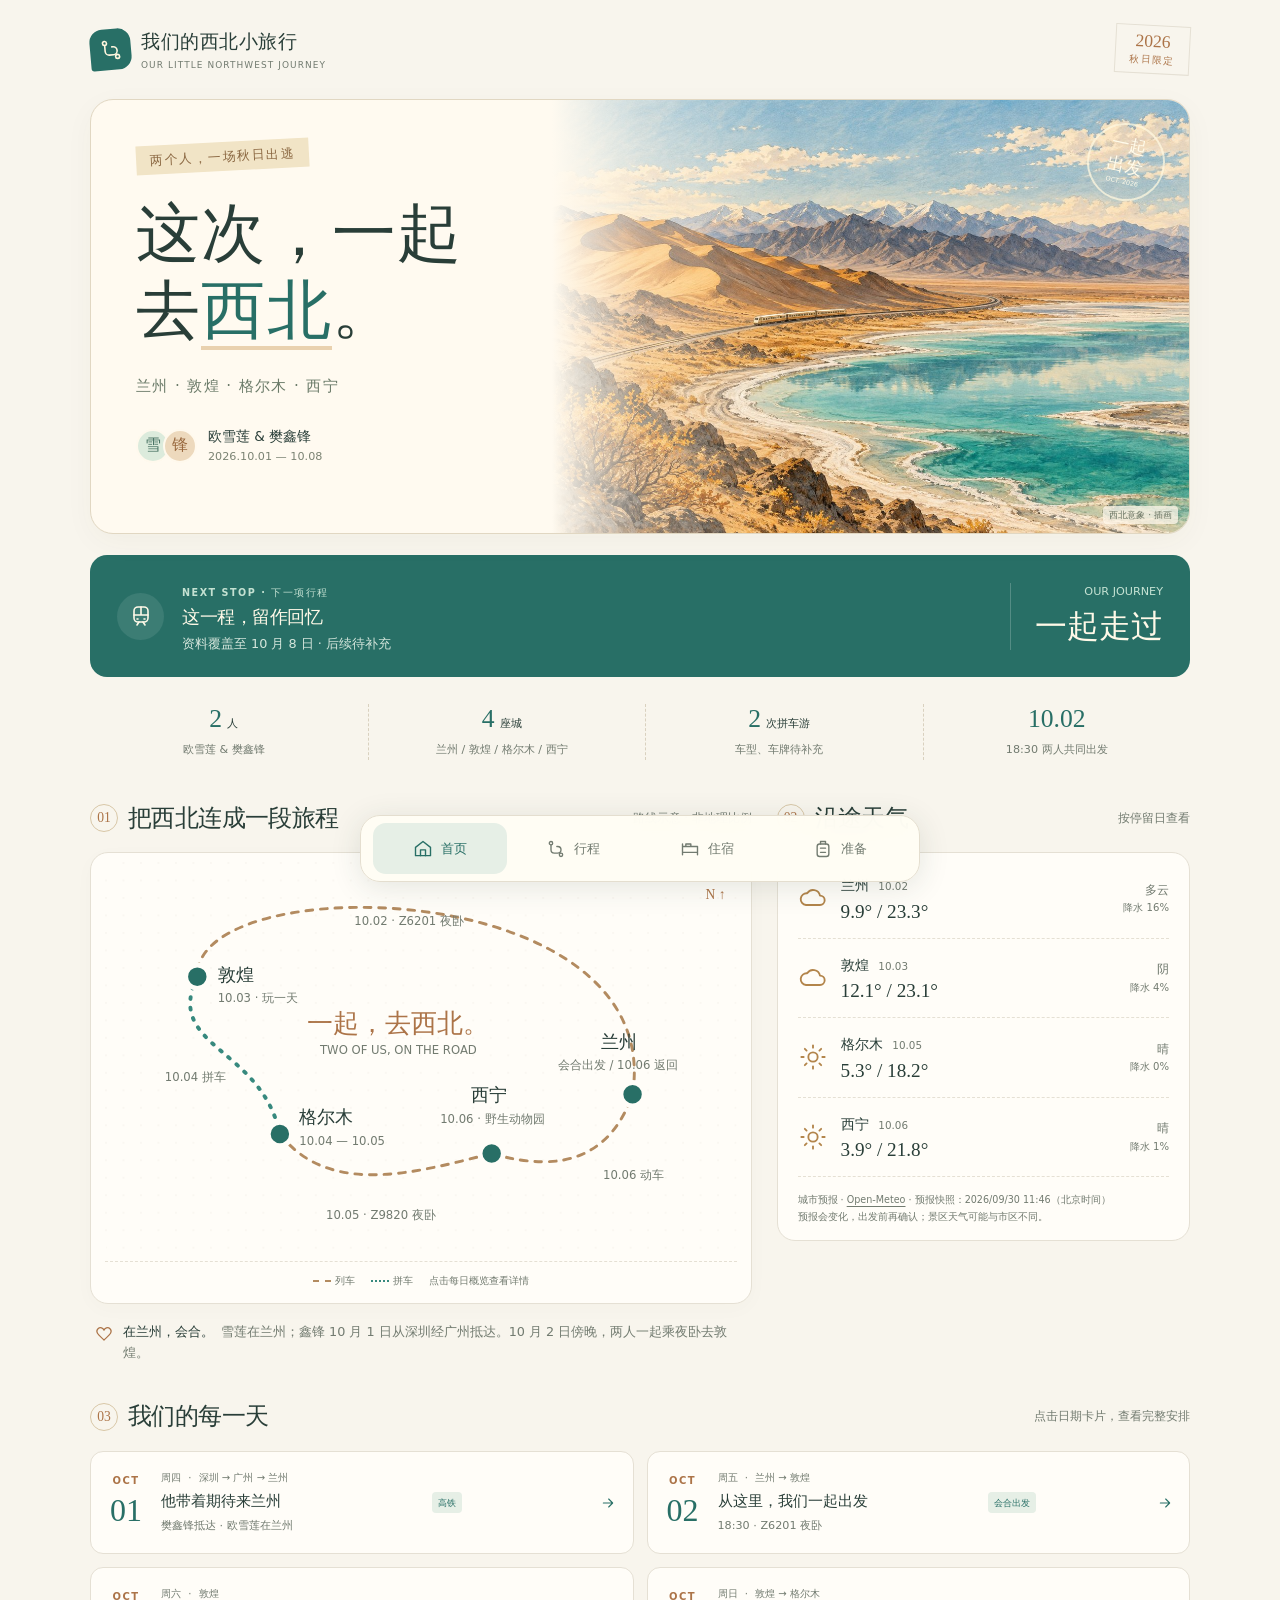
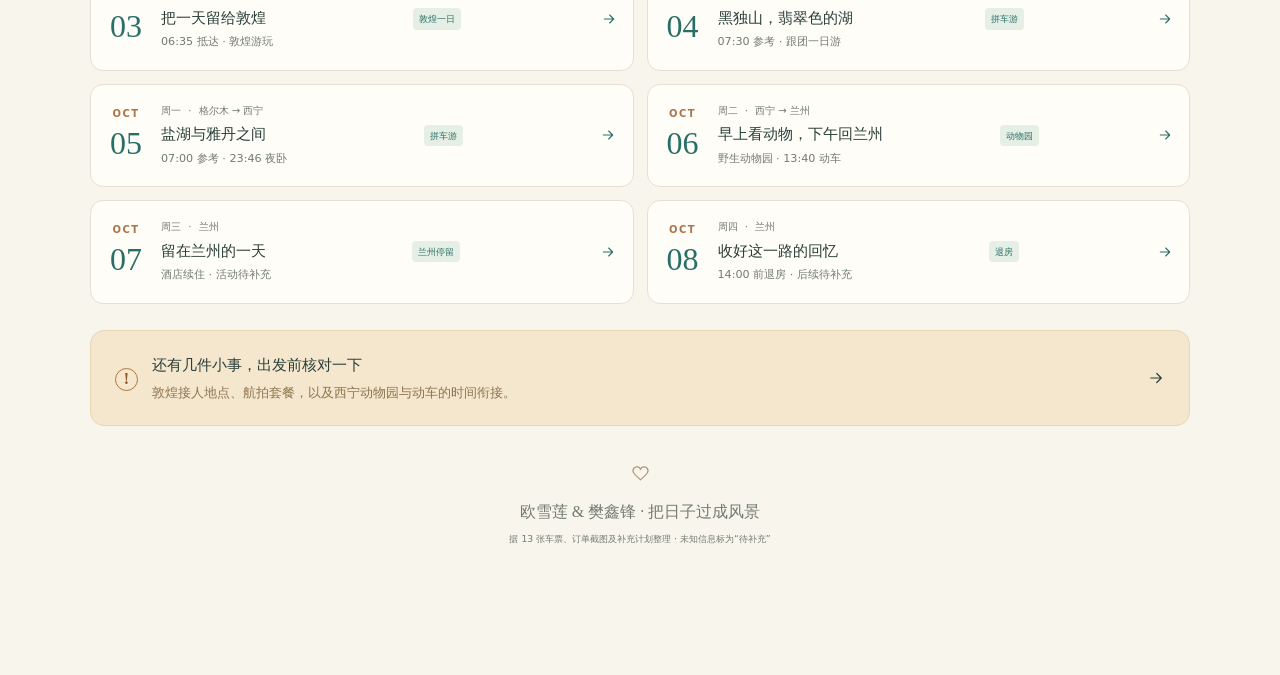
==== index.html @ c336c4b1 "Publish redesigned travel handbook with confirmed itinerary and weather" ====
<!doctype html><html lang="zh-CN"><head><meta charset="utf-8"><meta name="viewport" content="width=device-width,initial-scale=1,viewport-fit=cover"><meta name="theme-color" content="#fcf8f0"><meta name="description" content="欧雪莲与樊鑫锋的2026国庆西北旅行手册：兰州会合，敦煌、格尔木、西宁，列车、酒店、天气与每日安排。"><meta name="robots" content="noindex,nofollow"><title>首页 · 我们的西北小旅行</title><link rel="icon" href="./favicon.svg" type="image/svg+xml"><link rel="stylesheet" href="./styles.css"><link rel="stylesheet" href="./redesign.css"><script defer src="./weather-data.js"></script><script defer src="./journal.js"></script></head><body><a class="skip" href="#main">跳至正文</a><header class="site-header"><a class="brand" href="./index.html"><span class="brand-mark"><svg class="icon" viewBox="0 0 24 24" aria-hidden="true"><circle cx="6" cy="5" r="2"/><circle cx="18" cy="19" r="2"/><path d="M6 7v6a4 4 0 0 0 4 4h4a4 4 0 0 0 0-8h-1"/></svg></span><span>我们的西北小旅行<small>OUR LITTLE NORTHWEST JOURNEY</small></span></a><span class="edition">2026<span>秋日限定</span></span></header><main id="main"><section class="hero"><div class="hero-copy"><span class="hero-kicker">两个人，一场秋日出逃</span><h1>这次，一起<br>去<span>西北</span>。</h1><p class="hero-route">兰州 · 敦煌 · 格尔木 · 西宁</p><div class="travelers"><span>雪</span><span>锋</span><p>欧雪莲 & 樊鑫锋<small>2026.10.01 — 10.08</small></p></div></div><figure class="hero-art"><img src="./northwest-illustration.jpg" alt="沙丘、湖泊与列车的西北意象插画" width="1536" height="1024"><figcaption>西北意象 · 插画</figcaption></figure><span class="hero-stamp">一起<br>出发<small>OCT. 2026</small></span></section>
<section class="next-card" aria-label="下一项行程"><span class="next-icon"><svg class="icon" viewBox="0 0 24 24" aria-hidden="true"><rect x="5" y="3" width="14" height="15" rx="4"/><path d="M5 11h14M12 3v8M8 21l2-3m6 3-2-3M8 15h1m6 0h1"/></svg></span><div><span class="eyebrow" id="next-label">NEXT STOP · 下一项行程</span><h2 id="next-title">樊鑫锋从深圳北出发</h2><p id="next-detail">10.01 07:16 · G6256 · 深圳北至广州南</p></div><div class="countdown" id="countdown"><small>距离出发</small><strong>计算中</strong></div></section>
<div class="facts"><div><strong>2<small>人</small></strong><span>欧雪莲 & 樊鑫锋</span></div><div><strong>4<small>座城</small></strong><span>兰州 / 敦煌 / 格尔木 / 西宁</span></div><div><strong>2<small>次拼车游</small></strong><span>车型、车牌待补充</span></div><div><strong>10.02</strong><span>18:30 两人共同出发</span></div></div>
<div class="home-grid"><section class="section map-section"><div class="section-title"><div><span class="section-number">01</span><h2>把西北连成一段旅程</h2></div><span class="muted">路线示意 · 非地理比例</span></div><div class="map-paper"><svg class="journey-map" viewBox="0 0 650 410" role="img" aria-labelledby="map-title map-description"><title id="map-title">兰州、敦煌、格尔木、西宁旅行路线</title><desc id="map-description">10月2日从兰州坐夜卧到敦煌，4日拼车到格尔木，5日夜卧到西宁，6日返回兰州。路线为示意，不按地理比例。</desc><defs><pattern id="dots" width="18" height="18" patternUnits="userSpaceOnUse"><circle cx="1" cy="1" r=".65" fill="currentColor" opacity=".14"/></pattern></defs><rect width="650" height="410" rx="20" fill="url(#dots)"/><g fill="none" stroke-linecap="round"><path d="M543 239C578 13 92 5 95 118" stroke="#b38b60" stroke-width="3" stroke-dasharray="7 8"/><path d="M95 118C60 191 161 190 180 280" stroke="#37897e" stroke-width="4" stroke-dasharray="2 9"/><path d="M180 280C231 345 319 320 398 300" stroke="#b38b60" stroke-width="3" stroke-dasharray="7 8"/><path d="M398 300Q510 333 543 239" stroke="#b38b60" stroke-width="3" stroke-dasharray="7 8"/></g><g class="map-label" text-anchor="middle"><text x="313" y="65" class="map-caption">10.02 · Z6201 夜卧</text><text x="93" y="225" class="map-caption">10.04 拼车</text><text x="284" y="367" class="map-caption">10.05 · Z9820 夜卧</text><text x="544" y="326" class="map-caption">10.06 动车</text></g><g class="map-city"><circle cx="95" cy="118" r="12"/><circle cx="180" cy="280" r="12"/><circle cx="398" cy="300" r="12"/><circle cx="543" cy="239" r="12"/></g><g class="map-label"><text x="116" y="122">敦煌</text><text x="116" y="144" class="map-caption">10.03 · 玩一天</text><text x="200" y="269">格尔木</text><text x="200" y="291" class="map-caption">10.04 — 10.05</text><text x="377" y="246">西宁</text><text x="345" y="269" class="map-caption">10.06 · 野生动物园</text><text x="510" y="191">兰州</text><text x="466" y="213" class="map-caption">会合出发 / 10.06 返回</text></g><g class="map-label" text-anchor="middle"><text x="302" y="175" class="map-center">一起，去西北。</text><text x="302" y="198" class="map-caption">TWO OF US, ON THE ROAD</text></g><text x="618" y="38" class="map-north">N ↑</text></svg><div class="map-legend"><span><i></i>列车</span><span><i></i>拼车</span><span>点击每日概览查看详情</span></div></div><div class="meet-note"><svg class="icon" viewBox="0 0 24 24" aria-hidden="true"><path d="M20 5c-3-3-7-1-8 2-1-3-5-5-8-2-5 5 3 10 8 15 5-5 13-10 8-15Z"/></svg><p><strong>在兰州，会合。</strong>雪莲在兰州；鑫锋 10 月 1 日从深圳经广州抵达。10 月 2 日傍晚，两人一起乘夜卧去敦煌。</p></div></section><aside class="section weather-section"><div class="section-title"><div><span class="section-number">02</span><h2>沿途天气</h2></div><span class="muted">按停留日查看</span></div><div class="weather-panel"><div class="weather-item " data-weather-city="0" data-weather-date="2026-10-02"><span class="weather-symbol"><svg class="icon" viewBox="0 0 24 24" aria-hidden="true"><path d="M6 18a5 5 0 1 1 1-10 6 6 0 0 1 11 2 4 4 0 0 1 0 8Z"/></svg></span><div><span class="weather-place">兰州 <small>10.02</small></span><strong class="weather-temp">9.9° / 23.3°</strong></div><div class="weather-condition"><span>多云</span><small>降水 16%</small></div></div><div class="weather-item " data-weather-city="1" data-weather-date="2026-10-03"><span class="weather-symbol"><svg class="icon" viewBox="0 0 24 24" aria-hidden="true"><path d="M6 18a5 5 0 1 1 1-10 6 6 0 0 1 11 2 4 4 0 0 1 0 8Z"/></svg></span><div><span class="weather-place">敦煌 <small>10.03</small></span><strong class="weather-temp">12.1° / 23.1°</strong></div><div class="weather-condition"><span>阴</span><small>降水 4%</small></div></div><div class="weather-item " data-weather-city="2" data-weather-date="2026-10-05"><span class="weather-symbol"><svg class="icon" viewBox="0 0 24 24" aria-hidden="true"><circle cx="12" cy="12" r="4"/><path d="M12 2v2m0 16v2M2 12h2m16 0h2M5 5l1.5 1.5m11 11L19 19M5 19l1.5-1.5m11-11L19 5"/></svg></span><div><span class="weather-place">格尔木 <small>10.05</small></span><strong class="weather-temp">5.3° / 18.2°</strong></div><div class="weather-condition"><span>晴</span><small>降水 0%</small></div></div><div class="weather-item " data-weather-city="3" data-weather-date="2026-10-06"><span class="weather-symbol"><svg class="icon" viewBox="0 0 24 24" aria-hidden="true"><circle cx="12" cy="12" r="4"/><path d="M12 2v2m0 16v2M2 12h2m16 0h2M5 5l1.5 1.5m11 11L19 19M5 19l1.5-1.5m11-11L19 5"/></svg></span><div><span class="weather-place">西宁 <small>10.06</small></span><strong class="weather-temp">3.9° / 21.8°</strong></div><div class="weather-condition"><span>晴</span><small>降水 1%</small></div></div><p class="weather-source">城市预报 · <a href="https://open-meteo.com/" target="_blank" rel="noopener noreferrer">Open-Meteo</a> · <span data-weather-status>获取于 2026-09-30 11:46（北京时间）</span><br>预报会变化，出发前再确认；景区天气可能与市区不同。</p></div></aside></div>
<section class="section"><div class="section-title"><div><span class="section-number">03</span><h2>我们的每一天</h2></div><span class="muted">点击日期卡片，查看完整安排</span></div><div class="overview-grid"><a class="day-summary" href="./itinerary.html#day-01"><div class="day-num"><small>OCT</small><strong>01</strong></div><div class="day-copy"><span>周四 <i>·</i> 深圳 → 广州 → 兰州</span><h3>他带着期待来兰州</h3><p>樊鑫锋抵达 · 欧雪莲在兰州</p></div><span class="day-tag">高铁</span><svg class="icon" viewBox="0 0 24 24" aria-hidden="true"><path d="M5 12h14m-6-6 6 6-6 6"/></svg></a><a class="day-summary" href="./itinerary.html#day-02"><div class="day-num"><small>OCT</small><strong>02</strong></div><div class="day-copy"><span>周五 <i>·</i> 兰州 → 敦煌</span><h3>从这里，我们一起出发</h3><p>18:30 · Z6201 夜卧</p></div><span class="day-tag">会合出发</span><svg class="icon" viewBox="0 0 24 24" aria-hidden="true"><path d="M5 12h14m-6-6 6 6-6 6"/></svg></a><a class="day-summary" href="./itinerary.html#day-03"><div class="day-num"><small>OCT</small><strong>03</strong></div><div class="day-copy"><span>周六 <i>·</i> 敦煌</span><h3>把一天留给敦煌</h3><p>06:35 抵达 · 敦煌游玩</p></div><span class="day-tag">敦煌一日</span><svg class="icon" viewBox="0 0 24 24" aria-hidden="true"><path d="M5 12h14m-6-6 6 6-6 6"/></svg></a><a class="day-summary" href="./itinerary.html#day-04"><div class="day-num"><small>OCT</small><strong>04</strong></div><div class="day-copy"><span>周日 <i>·</i> 敦煌 → 格尔木</span><h3>黑独山，翡翠色的湖</h3><p>07:30 参考 · 跟团一日游</p></div><span class="day-tag">拼车游</span><svg class="icon" viewBox="0 0 24 24" aria-hidden="true"><path d="M5 12h14m-6-6 6 6-6 6"/></svg></a><a class="day-summary" href="./itinerary.html#day-05"><div class="day-num"><small>OCT</small><strong>05</strong></div><div class="day-copy"><span>周一 <i>·</i> 格尔木 → 西宁</span><h3>盐湖与雅丹之间</h3><p>07:00 参考 · 23:46 夜卧</p></div><span class="day-tag">拼车游</span><svg class="icon" viewBox="0 0 24 24" aria-hidden="true"><path d="M5 12h14m-6-6 6 6-6 6"/></svg></a><a class="day-summary" href="./itinerary.html#day-06"><div class="day-num"><small>OCT</small><strong>06</strong></div><div class="day-copy"><span>周二 <i>·</i> 西宁 → 兰州</span><h3>早上看动物，下午回兰州</h3><p>野生动物园 · 13:40 动车</p></div><span class="day-tag">动物园</span><svg class="icon" viewBox="0 0 24 24" aria-hidden="true"><path d="M5 12h14m-6-6 6 6-6 6"/></svg></a><a class="day-summary" href="./itinerary.html#day-07"><div class="day-num"><small>OCT</small><strong>07</strong></div><div class="day-copy"><span>周三 <i>·</i> 兰州</span><h3>留在兰州的一天</h3><p>酒店续住 · 活动待补充</p></div><span class="day-tag">兰州停留</span><svg class="icon" viewBox="0 0 24 24" aria-hidden="true"><path d="M5 12h14m-6-6 6 6-6 6"/></svg></a><a class="day-summary" href="./itinerary.html#day-08"><div class="day-num"><small>OCT</small><strong>08</strong></div><div class="day-copy"><span>周四 <i>·</i> 兰州</span><h3>收好这一路的回忆</h3><p>14:00 前退房 · 后续待补充</p></div><span class="day-tag">退房</span><svg class="icon" viewBox="0 0 24 24" aria-hidden="true"><path d="M5 12h14m-6-6 6 6-6 6"/></svg></a></div></section><a class="reminder-banner" href="./prepare.html#confirm"><span class="notice-icon">!</span><div><strong>还有几件小事，出发前核对一下</strong><p>敦煌接人地点、航拍套餐，以及西宁动物园与动车的时间衔接。</p></div><svg class="icon" viewBox="0 0 24 24" aria-hidden="true"><path d="M5 12h14m-6-6 6 6-6 6"/></svg></a></main><footer class="footer"><span class="footer-heart"><svg class="icon" viewBox="0 0 24 24" aria-hidden="true"><path d="M20 5c-3-3-7-1-8 2-1-3-5-5-8-2-5 5 3 10 8 15 5-5 13-10 8-15Z"/></svg></span><p>欧雪莲 & 樊鑫锋 · 把日子过成风景</p><small>据 13 张车票、订单截图及补充计划整理 · 未知信息标为“待补充”</small></footer><nav class="bottom-nav" aria-label="主导航"><a href="./index.html" aria-current="page"><svg class="icon" viewBox="0 0 24 24" aria-hidden="true"><path d="m3 10 9-7 9 7v10H3Z"/><path d="M9 20v-7h6v7"/></svg><span>首页</span></a><a href="./itinerary.html" ><svg class="icon" viewBox="0 0 24 24" aria-hidden="true"><circle cx="6" cy="5" r="2"/><circle cx="18" cy="19" r="2"/><path d="M6 7v6a4 4 0 0 0 4 4h4a4 4 0 0 0 0-8h-1"/></svg><span>行程</span></a><a href="./stays.html" ><svg class="icon" viewBox="0 0 24 24" aria-hidden="true"><path d="M3 19V6m18 13V9H3m0 7h18M7 9V6h6v3"/></svg><span>住宿</span></a><a href="./prepare.html" ><svg class="icon" viewBox="0 0 24 24" aria-hidden="true"><rect x="5" y="6" width="14" height="15" rx="3"/><path d="M9 6V3h6v3M9 11h6M9 16h6"/></svg><span>准备</span></a></nav></body></html>
---- styles.css ----
:root{--ink:#18353f;--muted:#63757b;--paper:#f4f7f7;--line:#dbe4e5;--green:#176c65;--mint:#c4e9dc;--amber:#a55d20;--white:#fff;font-family:Inter,"PingFang SC","Microsoft YaHei",system-ui,sans-serif;color:var(--ink);background:var(--paper);font-synthesis:none}*{box-sizing:border-box}html{scroll-behavior:smooth;scroll-padding-top:24px}body{margin:0;min-width:0;line-height:1.65;font-size:16px;overflow-x:clip}a{color:inherit;text-decoration:none}button,a{-webkit-tap-highlight-color:transparent}a:focus-visible,summary:focus-visible{outline:3px solid #cf813e;outline-offset:5px}p,h1,h2,h3,figure{margin:0}h1,h2,h3{line-height:1.35}h1{letter-spacing:-.035em;font-size:clamp(2rem,4.4vw,3.5rem)}h2{font-size:1.6rem;letter-spacing:-.025em}h3{font-size:1.1rem}small{font-size:.875rem}img,svg{max-width:100%}p,dd,h2,h3,a{overflow-wrap:anywhere}.site-header,main,.footer{width:min(1160px,calc(100% - 64px));margin-inline:auto}.site-header{padding:25px 0;display:flex;align-items:center;justify-content:space-between;gap:20px}.brand{display:flex;align-items:center;gap:12px;font-size:1.2rem;font-weight:700;letter-spacing:.08em}.brand small{display:block;font-size:.65rem;letter-spacing:.13em;font-weight:500;color:var(--muted)}.brand-mark{background:var(--ink);color:white;display:flex;align-items:center;justify-content:center;width:42px;height:46px;border-radius:3px;font-size:1.6rem;font-family:Georgia,serif}.brand-mark>span{font-size:.85rem;align-self:flex-start;margin-top:4px}.header-meta{font-size:.875rem;letter-spacing:.07em;color:var(--muted)}.header-meta>span{margin-left:24px;letter-spacing:0}.hero{display:grid;grid-template-columns:minmax(0,1.7fr) minmax(0,1fr);border-radius:8px;overflow:hidden;min-height:360px}.hero-copy{background:var(--ink);color:white;padding:38px 42px;display:flex;flex-direction:column}.eyebrow{font-size:.75rem;font-weight:600;letter-spacing:.16em;color:var(--green);margin-bottom:12px}.hero .eyebrow{color:var(--mint)}.hero h1{font-family:"Songti SC","Noto Serif CJK SC","SimSun",serif;font-weight:600;letter-spacing:.02em}.hero-route{margin-top:17px;color:#d5e5e7}.hero-bottom{margin-top:32px;padding-top:22px;border-top:1px solid #ffffff2b;display:flex;justify-content:space-between;gap:20px;align-items:flex-end}.hero-bottom small{display:block;font-size:.75rem;color:#c1d5d8}.hero-bottom>span{font-size:1rem;letter-spacing:.04em}.countdown{text-align:right}.countdown strong{display:block;font-size:1.8rem;font-weight:500;line-height:1.25;white-space:normal}.countdown em{font-style:normal;font-size:.875rem;margin-left:5px}.travel-note{background:var(--mint);padding:32px 36px;position:relative;display:flex;flex-direction:column;align-items:flex-start}.note-number{font-size:6rem;line-height:1;font-family:Georgia,serif;color:#257568;letter-spacing:-.08em}.travel-note .eyebrow{color:var(--green);font-size:.65rem;margin:6px 0 20px}.travel-note h2{font-size:1.4rem}.travel-note p{font-size:.95rem;margin:12px 0 24px;max-width:24em}.button{border:1px solid var(--ink);border-radius:3px;padding:10px 18px;font-size:.875rem;font-weight:600;margin-top:auto;transition:background .15s}.button:hover{background:#ffffff70}.facts{display:grid;grid-template-columns:repeat(4,minmax(0,1fr));margin:28px 0 0;padding:4px 0 24px;border-bottom:1px solid var(--line)}.facts>div{padding:4px 22px;border-left:1px solid var(--line)}.facts>div:first-child{border-left:0;padding-left:0}.facts span,.facts strong,.facts small{display:block}.facts span{font-size:.875rem;color:var(--muted);margin-bottom:8px}.facts strong{font-size:1.02rem;font-weight:650}.facts small{font-size:.75rem;color:var(--muted);margin-top:5px}.section{margin-top:46px}.section-title{display:flex;justify-content:space-between;align-items:flex-end;gap:16px;margin-bottom:23px}.section-title .eyebrow{margin-bottom:6px}.muted{color:var(--muted);font-size:.875rem}.route-overview{display:grid;grid-template-columns:repeat(7,minmax(0,1fr));background:white;border:1px solid var(--line);padding:25px 15px;border-radius:5px}.route-node{position:relative;display:flex;flex-direction:column;align-items:center;text-align:center;gap:5px}.route-node:before{position:absolute;content:"";top:16px;height:1px;background:#b7ceca;left:0;right:0}.route-node:first-child:before{left:50%}.route-node:last-child:before{right:50%}.route-node>span{position:relative;z-index:1;width:33px;height:33px;background:var(--ink);color:#fff;font-size:.75rem;border:5px solid #fff;border-radius:50%;display:flex;align-items:center;justify-content:center;margin-bottom:5px}.route-node strong{font-size:1rem}.route-node small{font-size:.75rem;color:var(--muted)}.route-caption{display:flex;flex-wrap:wrap;gap:8px 28px;color:var(--muted);font-size:.875rem;margin-top:12px}.notice{display:flex;gap:16px;background:#f5eadc;border-left:3px solid #b98245;padding:20px 24px;margin-top:30px;border-radius:3px}.notice p{font-size:.9rem;color:#735432;margin-top:5px}.notice a{display:inline-block;font-size:.875rem;text-decoration:underline;text-underline-offset:4px;margin-top:7px;color:#734515}.notice-icon{display:flex;flex:0 0 23px;width:23px;height:23px;align-items:center;justify-content:center;border:1px solid #ac7740;border-radius:50%;color:#94551f;font-family:Georgia,serif;font-weight:bold;margin-top:3px}.overview-grid{display:grid;grid-template-columns:1fr 1fr;gap:0 32px}.day-summary{display:flex;gap:20px;align-items:center;padding:22px 0;border-top:1px solid var(--line);transition:background .15s}.day-summary:hover{background:#eaf1f0}.day-num{font-size:2rem;font-family:Georgia,serif;line-height:1.1;min-width:45px}.day-num small{display:block;font:600 .625rem/1.5 system-ui;letter-spacing:.14em;color:var(--muted)}.day-copy{display:flex;flex-direction:column;gap:3px;min-width:0}.day-copy>small{font-size:.75rem;color:var(--muted)}.day-copy strong{font-size:1.1rem;font-weight:600}.day-copy>span{font-size:.875rem;color:var(--muted)}.open-label{margin-left:auto;font-size:.75rem;color:var(--green);flex-shrink:0}.footer{padding:40px 0 120px;color:var(--muted);font-size:.875rem;text-align:center}.footer span{font-size:.75rem}.bottom-nav{position:fixed;z-index:20;bottom:0;left:0;right:0;display:grid;grid-template-columns:repeat(4,minmax(0,1fr));padding:9px max(24px,calc((100vw - 740px)/2)) calc(9px + env(safe-area-inset-bottom));border-top:1px solid var(--line);background:#fffef9f5;backdrop-filter:blur(16px)}.bottom-nav a{display:flex;align-items:center;justify-content:center;gap:8px;font-size:.875rem;color:var(--muted);min-height:44px;border-radius:5px}.bottom-nav a[aria-current]{color:var(--green);font-weight:700;background:#eaf3ee}.bottom-nav svg{width:21px;height:21px;fill:none;stroke:currentColor;stroke-width:1.65;stroke-linecap:round;stroke-linejoin:round}.page-heading{padding:25px 0 30px;border-bottom:1px solid var(--line)}.page-heading h1{font-size:clamp(2rem,4vw,3rem);font-family:"Songti SC","SimSun",serif}.page-heading>p:last-child{color:var(--muted);margin-top:16px}.date-nav{display:grid;grid-template-columns:repeat(8,minmax(0,1fr));gap:10px;margin:25px 0 15px}.date-nav a{background:#fff;border:1px solid var(--line);text-align:center;padding:8px 2px;font-size:1.4rem;font-family:Georgia,serif;border-radius:4px}.date-nav a:hover{background:var(--mint)}.date-nav small{display:block;font-size:.7rem;font-family:system-ui;color:var(--muted)}.map-help{font-size:.875rem;color:var(--muted);margin-bottom:24px}.day-card{background:white;border:1px solid var(--line);margin-top:24px;border-radius:6px;padding:28px 32px;scroll-margin-top:24px}.day-heading{display:flex;gap:22px;align-items:center;border-bottom:1px solid var(--line);padding-bottom:22px;margin-bottom:24px}.date-tile{flex:0 0 68px;text-align:center;background:#edf4f1;border-radius:4px;padding:10px 4px}.date-tile strong{display:block;font-size:2rem;line-height:1.15;font-family:Georgia,serif}.date-tile small,.date-tile>span{display:block;font-size:.75rem;color:var(--green)}.day-heading h2{font-size:1.5rem}.day-heading p:last-child{color:var(--muted);margin-top:7px;font-size:.875rem}.day-heading .eyebrow{margin-bottom:8px}.event{display:grid;grid-template-columns:130px minmax(0,1fr);gap:23px;padding-bottom:25px}.event:last-child{padding-bottom:5px}.event-time{font-size:.875rem;font-weight:650;color:var(--green);padding-top:2px}.event-body{padding-left:24px;border-left:1px solid var(--line);position:relative}.event-body:before{content:"";position:absolute;left:-4px;top:9px;width:7px;height:7px;background:var(--green);border-radius:50%}.event-body p{color:var(--muted);margin-top:8px;font-size:.95rem;max-width:54em}.map-link{display:inline-flex;align-items:center;border:1px solid #ccdcd7;background:#f2f7f5;border-radius:4px;color:var(--green);font-size:.875rem;padding:7px 12px;margin-top:12px;min-height:40px}.map-link:hover{background:var(--mint)}.place-links{display:flex;flex-wrap:wrap;gap:10px;margin:-12px 0 26px 177px}.place-links a:before{content:attr(aria-label);font-size:0}.day-meta{display:grid;grid-template-columns:repeat(3,minmax(0,1fr));gap:14px;background:var(--paper);padding:16px 20px;margin:20px 0 0;border-radius:3px}dt{color:var(--muted);font-size:.875rem}dd{margin:4px 0 0}.pending{color:#856745;font-size:.95rem}.compact{margin:24px 0}.compact p{margin:0}.hotels-grid{display:grid;grid-template-columns:repeat(2,minmax(0,1fr));gap:24px}.hotel-card{padding:26px;background:white;border:1px solid var(--line);border-radius:6px;min-width:0}.hotel-top{display:flex;gap:20px;align-items:flex-start}.hotel-top figure{flex:0 0 112px;width:112px}.hotel-top img{width:112px;height:112px;object-fit:cover;border-radius:4px;background:var(--paper)}figcaption{font-size:.7rem;color:var(--muted);margin-top:5px}.hotel-name{min-width:0}.hotel-name .eyebrow{margin-bottom:7px}.hotel-name h2{font-size:1.15rem}.hotel-dates{display:block;font-family:Georgia,serif;font-size:1.25rem;margin-top:10px}.hotel-name .map-link{margin-top:8px}.stay-dates{display:grid;grid-template-columns:1fr 1fr;border-block:1px solid var(--line);padding:18px 0;margin:22px 0 18px;gap:16px}.stay-dates small{display:block;color:var(--muted);margin-bottom:5px}.stay-dates strong{font-size:.875rem;font-weight:600;display:block}.hotel-details{margin:0}.hotel-details>div{display:grid;grid-template-columns:58px minmax(0,1fr);gap:12px;margin-top:12px}.hotel-details dd{margin:0;font-size:.95rem}.hotel-note{color:var(--muted);font-size:.875rem;margin:20px 0}details{border-top:1px solid var(--line);padding-top:12px;font-size:.875rem}summary{cursor:pointer;color:var(--green);padding:6px 0}details p{margin-top:12px;color:var(--muted)}.confirm-grid{display:grid;grid-template-columns:repeat(2,minmax(0,1fr));gap:20px}.confirm-card{padding:24px;border:1px solid #ddcbb1;background:#faf4eb;border-radius:5px}.confirm-card>span{font-size:.75rem;color:#916130;letter-spacing:.1em}.confirm-card h3{margin:12px 0}.confirm-card p{color:#725c43;font-size:.95rem}.packing-grid{display:grid;grid-template-columns:1fr 1fr 1.5fr;gap:20px}.packing-card{border:1px solid var(--line);background:#fff;border-radius:5px;padding:25px}.list-number{color:#8aaaab;font-size:2rem;font-family:Georgia,serif}.packing-card h3{margin:6px 0 18px}.packing-card>p:last-child{color:var(--muted);font-size:.875rem;margin-top:12px}.readonly-list{list-style:none;padding:0;margin:0}.readonly-list li{border-top:1px solid var(--line);padding:12px 0}.readonly-list strong,.readonly-list span{display:block;font-size:.875rem}.readonly-list span{font-size:.8rem;color:var(--muted);margin-top:5px}.tips{display:grid;grid-template-columns:1fr 2fr;gap:40px;border-top:1px solid var(--line);padding-top:30px}.tips article{margin-bottom:24px}.tips p{color:var(--muted);margin-top:8px}.skip{position:absolute;top:-80px;background:white;padding:12px;z-index:30}.skip:focus{top:4px}
@media(min-width:1500px){.hero{min-height:400px}.hero-copy{padding:44px 48px}.hero h1{font-size:3.5rem}}
@media(max-width:900px){.site-header,main,.footer{width:calc(100% - 40px)}.hero{grid-template-columns:1.6fr 1fr}.hero-copy{padding:30px}.travel-note{padding:30px 24px}.hero-bottom{flex-direction:column;align-items:flex-start;gap:16px}.countdown{text-align:left}.countdown small{display:inline}.countdown strong{display:inline;font-size:1.3rem;margin-left:10px}.facts{grid-template-columns:1fr 1fr;gap:20px}.facts>div:nth-child(3){padding-left:0;border-left:0}.hotels-grid{grid-template-columns:1fr}.route-overview{padding-inline:6px}.route-node small{font-size:.65rem}.packing-grid{grid-template-columns:1fr 1fr}.packing-card:last-child{grid-column:1/-1}.header-meta>span{display:none}}
@media(max-width:600px){body{font-size:16px}.site-header,main,.footer{width:calc(100% - 36px)}.site-header{padding:20px 0}.brand{font-size:1.1rem;gap:9px}.brand-mark{width:35px;height:39px;font-size:1.4rem}.brand small{font-size:.6rem}.header-meta{font-size:.75rem;letter-spacing:0}.hero{grid-template-columns:1fr}.hero-copy{padding:27px 25px}.hero .eyebrow{font-size:.6rem;letter-spacing:.15em}.hero h1{font-size:2.35rem;line-height:1.4}.hero-route{font-size:.9rem;margin-top:14px}.hero-bottom{margin-top:24px;padding-top:18px;gap:13px}.hero-bottom>span{font-size:.95rem}.hero-bottom small{font-size:.72rem}.countdown{display:flex;align-items:baseline;flex-wrap:wrap;gap:5px}.countdown strong{font-size:1.35rem;margin-left:5px}.travel-note{display:none}.facts{margin-top:23px;gap:18px 12px;padding-bottom:22px}.facts>div{padding:0 0 0 14px}.facts strong{font-size:.9rem}.facts small{font-size:.72rem}.facts span{font-size:.78rem;margin-bottom:6px}.section{margin-top:32px}.section-title{align-items:flex-start;flex-direction:column;gap:8px;margin-bottom:18px}.section-title h2{font-size:1.45rem}.eyebrow{font-size:.65rem}.route-overview{grid-template-columns:repeat(2,minmax(0,1fr));padding:12px 20px;gap:0 16px}.route-node{align-items:flex-start;text-align:left;border-bottom:1px solid var(--line);padding:15px 0 15px 33px;gap:2px}.route-node>span{position:absolute;left:0;top:18px;width:24px;height:24px;border:0;font-size:.6rem;margin:0}.route-node:before{display:none}.route-node strong{font-size:.95rem}.route-node small{font-size:.7rem}.route-node:last-child{border-bottom:0}.route-caption{gap:6px;font-size:.75rem}.notice{padding:17px 16px;gap:11px;margin-top:24px}.notice strong{font-size:.95rem}.notice p{font-size:.84rem}.overview-grid{grid-template-columns:1fr}.day-summary{padding:18px 0;gap:18px}.day-copy strong{font-size:1rem}.bottom-nav{padding:7px 12px calc(7px + env(safe-area-inset-bottom))}.bottom-nav a{flex-direction:column;gap:3px;font-size:.75rem;min-height:48px}.bottom-nav svg{width:20px;height:20px}.page-heading{padding:13px 0 24px}.page-heading h1{font-size:1.9rem;line-height:1.4}.page-heading>p:last-child{font-size:.9rem;margin-top:12px}.date-nav{grid-template-columns:repeat(4,minmax(0,1fr));gap:8px;margin-top:22px}.date-nav a{display:flex;gap:7px;align-items:center;justify-content:center;font-size:1.1rem;padding:9px 3px}.date-nav small{font-size:.65rem}.map-help{font-size:.8rem}.day-card{padding:20px 17px}.day-heading{gap:14px;padding-bottom:18px}.date-tile{flex-basis:54px;padding:9px 4px}.date-tile strong{font-size:1.65rem}.day-heading h2{font-size:1.17rem}.day-heading .eyebrow{font-size:.6rem;letter-spacing:.09em;margin-bottom:5px}.day-heading p:last-child{font-size:.8rem}.event{grid-template-columns:1fr;gap:7px;padding-bottom:25px}.event-time{padding-left:17px;font-size:.8rem}.event-body{padding-left:17px}.event-body h3{font-size:1rem}.event-body p{font-size:.9rem}.place-links{margin:-9px 0 25px 17px;gap:8px}.day-meta{padding:13px 10px;gap:8px}.day-meta dt{font-size:.7rem}.day-meta dd{font-size:.8rem}.hotel-card{padding:20px 17px}.hotel-top{gap:15px}.hotel-top figure{flex-basis:88px;width:88px}.hotel-top img{width:88px;height:94px}.hotel-top figcaption{font-size:.6rem}.hotel-name h2{font-size:1.02rem}.hotel-name .eyebrow{font-size:.65rem}.hotel-dates{font-size:1.1rem}.hotel-details dd{font-size:.88rem}.stay-dates{gap:10px}.stay-dates strong{font-size:.77rem}.stay-dates small{font-size:.75rem}.confirm-grid,.packing-grid,.tips{grid-template-columns:1fr;gap:16px}.confirm-card,.packing-card{padding:21px}.confirm-card p{font-size:.9rem}.packing-card:last-child{grid-column:auto}.tips{gap:24px}.tips p{font-size:.9rem}.footer{padding:35px 0 115px}.footer span{font-size:.68rem}}
@media(prefers-reduced-motion:reduce){html{scroll-behavior:auto}*{transition:none!important}}
@media print{.bottom-nav,.map-link,.skip{display:none}.site-header,main,.footer{width:100%}.footer{padding:20px}.hero{break-inside:avoid}.day-card,.hotel-card,.confirm-card{break-inside:avoid}.date-nav{display:none}body{background:white}.hotels-grid{display:block}.hotel-card{margin-bottom:20px}}
---- redesign.css ----
:root{--ink:#293e38;--muted:#727b70;--green:#286f66;--teal:#286f66;--paper:#f8f5ed;--card:#fffdf8;--line:#e5e0d4;--ochre:#ac7448;--mint:#e6efe6;color-scheme:light}body{background-image:radial-gradient(#b4a38318 .7px,transparent .7px);background-size:6px 6px}h1,h2{font-family:"STKaiti","KaiTi","Songti SC","SimSun",serif}em{font-style:normal;color:var(--teal)}.icon{width:24px;height:24px;fill:none;stroke:currentColor;stroke-width:1.6;stroke-linecap:round;stroke-linejoin:round;flex-shrink:0}.site-header,main,.footer{width:min(1100px,calc(100% - 64px))}.brand{font-size:1.2rem;letter-spacing:.03em;font-family:"KaiTi",serif;gap:10px}.brand small{font:.56rem/1.8 system-ui;letter-spacing:.12em}.brand-mark{background:var(--teal);color:#fff6de;width:41px;height:41px;border-radius:13px 13px 13px 3px;transform:rotate(-5deg)}.edition{font:1.1rem Georgia,serif;color:var(--ochre);text-align:center;border:1px solid var(--line);padding:5px 14px;transform:rotate(3deg)}.edition>span{display:block;font:.6rem/1.7 system-ui;letter-spacing:.14em}.hero{position:relative;display:block;min-height:435px;border:1px solid #e1d7c2;border-radius:23px;background:#fffaf0;box-shadow:0 8px 30px #5543220a;isolation:isolate}.hero-copy{position:relative;z-index:2;padding:42px 45px;width:51%;background:transparent;color:#293e38;display:block}.hero-kicker{display:inline-block;transform:rotate(-3deg);background:#f1e4c6;color:#8b6842;padding:4px 14px;font-size:.8rem;letter-spacing:.12em;margin-bottom:25px}.hero h1{font-family:"STKaiti","KaiTi","Songti SC",serif;font-size:4rem;line-height:1.2;font-weight:500;letter-spacing:.02em}.hero h1 span{color:#286f66;border-bottom:4px solid #d9b37c90}.hero-route{color:#6b7b69;font-size:.95rem;letter-spacing:.09em;margin-top:24px}.travelers{display:flex;align-items:center;margin-top:26px}.travelers>span{width:34px;height:34px;border:2px solid #fff9ed;background:#dcebdc;display:grid;place-items:center;border-radius:50%;color:#487363;font:1rem "KaiTi",serif}.travelers>span+span{margin-left:-7px;background:#edd9bd;color:#98683e}.travelers p{margin-left:11px;font-size:.85rem}.travelers small{display:block;color:#7b8373;font-size:.7rem}.hero-art{position:absolute;inset:0 0 0 42%;height:100%;z-index:0}.hero-art:before{content:"";position:absolute;inset:0;z-index:1;background:linear-gradient(90deg,#fffaf0,#fffaf070 14%,transparent 37%)}.hero-art img{width:100%;height:100%;object-fit:cover;object-position:center}.hero-art figcaption{position:absolute;bottom:9px;right:11px;z-index:2;font-size:.56rem;background:#fff8eac0;color:#66715f;border-radius:4px;padding:2px 6px}.hero-stamp{position:absolute;z-index:2;right:24px;top:23px;border:2px solid #fff8e0bc;color:#fffbea;border-radius:50%;width:78px;height:78px;display:flex;align-items:center;justify-content:center;flex-direction:column;font:1.1rem/1.2 "KaiTi",serif;transform:rotate(12deg)}.hero-stamp small{font:.4rem/1.8 system-ui}.next-card{display:flex;gap:18px;align-items:center;background:#286f66;color:#fff9e8;padding:23px 27px;border-radius:17px;margin-top:21px}.next-icon{width:47px;height:47px;display:grid;place-items:center;background:#ffffff18;border-radius:50%;flex-shrink:0}.next-card .eyebrow{font-size:.6rem;color:#c4e1d2;margin-bottom:6px}.next-card h2{font-family:inherit;font-size:1.14rem}.next-card p{font-size:.8rem;color:#d5e6dc;margin-top:4px}.countdown{margin-left:auto;border-left:1px solid #ffffff35;padding-left:24px;flex-shrink:0}.countdown small{display:block;font-size:.7rem;color:#c5e2d3}.countdown strong{font:2rem/1.5 Georgia,serif;display:block}.countdown em{color:#c5e2d3;font:.7rem system-ui;margin:0 7px 0 3px}.facts{margin:0;display:grid;grid-template-columns:repeat(4,minmax(0,1fr));border:0;padding:27px 0 5px;gap:10px;text-align:center}.facts>div{padding:0}.facts>div+div{border-left:1px dashed #d9d1bf}.facts strong{font:1.6rem Georgia,serif;color:var(--teal);display:block}.facts strong small{display:inline;font:.7rem system-ui;color:var(--ink);margin-left:5px}.facts span{font-size:.7rem;margin:7px 0 0;color:var(--muted)}.home-grid{display:grid;grid-template-columns:1.6fr 1fr;gap:25px}.section{margin-top:37px}.section-title{align-items:center;margin-bottom:18px}.section-title>div{display:flex;align-items:center;gap:10px}.section-title>div:has(.eyebrow){display:block}.section-title h2{font-size:1.5rem}.section-number{font:.85rem Georgia,serif;color:var(--ochre);width:28px;height:28px;display:grid;place-items:center;border:1px solid #d8c7a7;border-radius:50%;flex-shrink:0}.muted{font-size:.72rem}.map-section .section-title{flex-wrap:wrap;gap:7px}.map-paper{padding:9px 14px 14px;background:var(--card);border:1px solid var(--line);border-radius:18px;box-shadow:0 5px 20px #51452c06}.journey-map{display:block;width:100%;height:auto;color:#938470}.map-city circle{fill:var(--teal);stroke:var(--card);stroke-width:5}.map-label{font:600 19px "KaiTi",serif;fill:var(--ink)}.map-caption{font:12px system-ui;fill:var(--muted)}.map-center{font:27px "KaiTi",serif;fill:var(--ochre)}.map-north{font:14px Georgia,serif;fill:var(--ochre)}.map-legend{display:flex;justify-content:center;gap:16px;font-size:.63rem;color:var(--muted);border-top:1px dashed var(--line);padding-top:11px}.map-legend i{display:inline-block;width:18px;border-top:2px dashed #b38b60;vertical-align:middle;margin-right:4px}.map-legend>span:nth-child(2) i{border-color:#37897e;border-top-style:dotted}.meet-note{display:flex;gap:10px;font-size:.8rem;color:var(--muted);margin:17px 5px 0}.meet-note .icon{width:18px;height:18px;color:var(--ochre);margin-top:4px}.meet-note strong{color:var(--ink);margin-right:7px}.weather-panel{border:1px solid var(--line);background:var(--card);border-radius:18px;padding:6px 20px 14px}.weather-item{display:flex;gap:13px;align-items:center;padding:15px 0;border-bottom:1px dashed var(--line)}.weather-symbol{width:30px;display:grid;place-items:center;color:#b3854b}.weather-symbol .icon{width:28px;height:28px}.weather-place{font-size:.85rem;display:block;font-weight:600}.weather-place small{font-size:.65rem;color:var(--muted);margin-left:5px;font-weight:400}.weather-temp{font:1.2rem Georgia,serif;display:block;margin-top:4px}.weather-condition{margin-left:auto;text-align:right;font-size:.78rem;color:var(--muted)}.weather-condition small{font-size:.63rem;display:block}.weather-source{font-size:.6rem;line-height:1.8;color:var(--muted);margin-top:14px}.weather-source a{text-decoration:underline;text-underline-offset:3px}.overview-grid{gap:13px;grid-template-columns:1fr 1fr}.day-summary{gap:16px;border:1px solid var(--line);padding:18px 16px;border-radius:13px;background:var(--card)}.day-summary:hover{background:var(--card);box-shadow:0 6px 22px #55452c12;transform:translateY(-2px)}.day-num{min-width:0;width:38px;text-align:center;flex-shrink:0}.day-num small{color:var(--ochre)}.day-num strong{font:2rem/1.4 Georgia,serif;color:var(--teal)}.day-copy{gap:2px}.day-copy>span{font-size:.63rem;color:var(--muted)}.day-copy i{font-style:normal;margin:0 4px}.day-copy h3{font-size:.94rem;margin:3px 0}.day-copy p{font-size:.7rem;color:var(--muted)}.day-tag{font-size:.58rem;white-space:nowrap;margin-left:auto;padding:3px 6px;border-radius:4px;background:var(--mint);color:var(--teal)}.day-summary>.icon{width:16px;height:16px;margin-left:auto;color:var(--teal)}.reminder-banner,.zoo-note{display:flex;align-items:center;gap:14px;padding:21px 24px;background:#f4e7ce;border:1px solid #e8d6b4;border-radius:14px;margin-top:26px}.reminder-banner strong{font-size:.95rem}.reminder-banner p,.zoo-note p{font-size:.83rem;color:#8e754e;margin-top:4px}.reminder-banner>.icon{margin-left:auto;width:18px}.footer{padding:38px 0 125px}.footer-heart{display:block;color:#b39a72;margin-bottom:8px}.footer-heart .icon{width:19px;height:19px}.footer p{font:1rem/1.8 "KaiTi",serif}.footer small{font-size:.58rem}.bottom-nav{bottom:18px;left:50%;right:auto;transform:translateX(-50%);width:min(560px,calc(100% - 32px));border:1px solid #e4decf;border-radius:20px;padding:7px 12px;background:#fffdf4f5;box-shadow:0 5px 30px #293d3620}.bottom-nav a{min-height:51px;border-radius:13px;font-size:.82rem}.bottom-nav a[aria-current]{background:var(--mint);color:var(--teal)}.bottom-nav svg{width:20px;height:20px}.page-heading{border:0;padding:23px 0 28px}.page-heading h1{font-family:"KaiTi","STKaiti",serif;font-size:2.7rem;font-weight:500}.page-heading>p:last-child{font-size:.9rem;margin-top:14px}.eyebrow{color:var(--ochre);font-size:.65rem}.date-nav{background:var(--card);padding:7px;border:1px solid var(--line);border-radius:16px;gap:7px;margin:0 0 15px}.date-nav a{border:0;border-radius:10px;background:transparent;display:flex;flex-direction:column;padding:7px 0}.date-nav strong{font:1.5rem/1.5 Georgia,serif;color:var(--teal)}.date-nav small,.date-nav span{font:.6rem/1.6 system-ui;color:var(--muted)}.map-help{font-size:.75rem}.day-card{padding:28px 32px;border-radius:20px;background:var(--card);border-color:var(--line);margin-top:25px;box-shadow:0 7px 25px #55452c08}.day-heading{border-bottom-style:dashed;margin-bottom:0}.date-tile{background:var(--mint);border-radius:12px;position:relative}.date-tile:before{content:"";position:absolute;top:-4px;left:10px;right:10px;height:8px;background:#e5d5b5aa;transform:rotate(-4deg)}.date-tile strong{color:var(--teal)}.day-heading h2{font:1.65rem/1.4 "KaiTi","STKaiti",serif}.day-heading p:last-child{font-size:.85rem}.day-weather{display:flex;gap:24px;flex-wrap:wrap;padding:15px 0 25px}.weather-inline{border:0;padding:0;gap:9px}.weather-inline .weather-symbol,.weather-inline .icon{width:20px;height:20px}.weather-inline>div:nth-child(2){display:flex;gap:9px;align-items:center}.weather-inline .weather-place,.weather-inline .weather-temp{font-size:.78rem;margin:0}.weather-inline .weather-place small{display:none}.weather-inline .weather-condition{font-size:.7rem;display:flex;gap:7px}.weather-inline .weather-condition small{font-size:.65rem}.event{padding-bottom:27px}.event-body{border-left-style:dashed}.event-body:before{background:#e7d3ac;border:2px solid var(--ochre);width:9px;height:9px;left:-5px}.event-body p{font-size:.92rem}.event-time{font-size:.85rem}.map-link{font-size:.75rem;border-radius:8px;padding:6px 12px;min-height:37px;background:var(--mint)}.day-meta{display:block;background:none;border-top:1px dashed var(--line);border-radius:0;padding:16px 0 0;margin-top:5px;font-size:.75rem;color:var(--muted)}.day-meta>span{font-size:.65rem;background:var(--paper);color:var(--ochre);padding:3px 8px;border-radius:5px;margin-right:10px}.source-note{font-size:.72rem;color:var(--muted);margin-top:23px}.stay-ribbon{display:flex;gap:13px;align-items:center;padding:16px 21px;background:var(--mint);color:var(--teal);border-radius:13px;margin-bottom:25px;font-size:.85rem}.stay-ribbon i{font-style:normal}.hotel-card{background:var(--card);border-radius:20px;box-shadow:0 5px 20px #55452c08}.hotel-top figure{transform:rotate(-3deg);padding:6px;background:#fff;box-shadow:0 2px 8px #4d412922}.hotel-top img{width:100px;height:100px;border-radius:0;display:block}.hotel-top figcaption{font-size:.55rem;text-align:center;color:#818170}.hotel-location{font-size:.65rem;letter-spacing:.1em;color:var(--ochre)}.hotel-name h2{font-family:inherit;font-size:1.08rem;margin-top:7px}.hotel-dates{color:var(--teal);font-size:1.25rem}.hotel-dates small{font:.7rem system-ui;color:var(--muted)}.stay-dates{border-block-style:dashed}.stay-dates span{display:block;font-size:.6rem;letter-spacing:.04em;color:var(--muted);margin-bottom:5px}.stay-dates strong{font-size:.8rem}.hotel-details dt{font-size:.8rem}.hotel-details dd{font-size:.87rem}.hotel-note{font-size:.78rem}details{border-top-style:dashed;font-size:.8rem}.confirm-card{background:var(--card);border:1px solid var(--line);border-radius:15px}.confirm-card p{color:var(--muted);font-size:.88rem}.confirm-card>span{color:var(--ochre);font-size:.65rem}.packing-card{background:var(--card);border-radius:15px}.packing-card p:last-child{font-size:.85rem}.readonly-list li{border-top-style:dashed}.zoo-note h3{font-size:1rem}.tips{border-top-style:dashed}.pending{color:var(--ochre)}
@media(max-width:900px){.site-header,main,.footer{width:calc(100% - 40px)}.hero-copy{width:53%;padding:35px}.hero h1{font-size:3.3rem}.hero{min-height:390px}.home-grid{grid-template-columns:1.25fr 1fr;gap:20px}.section-title{align-items:flex-start;flex-direction:column;gap:7px}.map-label{font-size:21px}.map-caption{font-size:13px}.map-center{font-size:25px}.weather-panel{padding-inline:15px}.weather-item{gap:9px}.weather-symbol{width:24px}.day-tag{display:none}.countdown strong{display:block}.countdown small{display:block}.facts>div:nth-child(3){border-left:1px dashed #d9d1bf}}
@media(max-width:650px){.site-header,main,.footer{width:calc(100% - 32px)}.site-header{padding:19px 0 17px}.brand{font-size:1.03rem;gap:9px}.brand-mark{width:34px;height:36px;border-radius:10px 10px 10px 3px}.brand-mark .icon{width:21px;height:21px}.brand small{font-size:.48rem;letter-spacing:.08em}.edition{font-size:.94rem;padding:4px 8px}.edition>span{font-size:.53rem}.hero{min-height:455px;border-radius:19px}.hero-copy{width:100%;padding:25px 24px 0}.hero-kicker{font-size:.65rem;padding:3px 11px;margin-bottom:20px}.hero h1{font-size:2.8rem;line-height:1.18;position:relative;z-index:3}.hero-route{font-size:.76rem;margin-top:16px}.travelers{margin-top:16px;position:relative;z-index:3}.travelers>span{width:29px;height:29px;font-size:.9rem}.travelers p{font-size:.75rem}.travelers small{font-size:.63rem}.hero-art{inset:auto 0 0;width:100%;height:245px}.hero-art:before{background:linear-gradient(180deg,#fffaf0,#fffaf090 16%,transparent 44%)}.hero-art img{object-position:center 65%}.hero-art figcaption{font-size:.48rem;bottom:7px}.hero-stamp{top:auto;bottom:80px;right:18px;width:61px;height:61px;font-size:.9rem}.hero-stamp small{font-size:.37rem}.next-card{padding:16px;gap:11px;flex-wrap:wrap;margin-top:16px;border-radius:14px}.next-icon{width:36px;height:36px}.next-icon .icon{width:22px;height:22px}.next-card>div:nth-child(2){flex:1;min-width:0}.next-card .eyebrow{font-size:.51rem;letter-spacing:.07em}.next-card h2{font-size:.9rem}.next-card p{font-size:.65rem}.countdown{flex-basis:100%;display:flex;align-items:center;justify-content:space-between;border-left:0;border-top:1px dashed #ffffff35;padding:11px 0 0;margin-top:1px}.countdown small{font-size:.65rem}.countdown strong{font-size:1.6rem;line-height:1.1;margin:0}.countdown em{font-size:.6rem;margin:0 6px 0 3px}.facts{grid-template-columns:1fr 1fr;padding:21px 0 0;gap:17px 0}.facts>div,.facts>div:first-child{padding:0}.facts>div:nth-child(3){border-left:0}.facts strong{font-size:1.5rem}.facts>div>span{font-size:.62rem;margin-top:5px}.section{margin-top:29px}.section-title{margin-bottom:14px;gap:4px}.section-title>div{gap:8px}.section-title h2{font-size:1.35rem}.section-number{width:25px;height:25px;font-size:.7rem}.section-title>.muted{font-size:.65rem;margin-left:33px}.home-grid{grid-template-columns:1fr;gap:0}.map-paper{padding:10px 8px 12px;border-radius:16px}.journey-map{min-height:230px}.map-label{font-size:23px}.map-caption{font-size:15px}.map-center{font-size:27px}.map-legend{font-size:.55rem;gap:9px;flex-wrap:wrap}.meet-note{font-size:.75rem;margin-top:13px}.weather-panel{padding:3px 15px 12px;display:grid;grid-template-columns:1fr 1fr;gap:0 16px}.weather-item{padding:13px 0;gap:8px;flex-wrap:wrap}.weather-symbol{width:22px}.weather-symbol .icon{width:23px;height:23px}.weather-place{font-size:.77rem}.weather-place small{font-size:.6rem}.weather-temp{font-size:1.08rem}.weather-condition{flex-basis:100%;display:flex;justify-content:space-between;padding-left:30px;font-size:.67rem;margin:0}.weather-condition small{font-size:.6rem}.weather-source{grid-column:1/-1;font-size:.57rem;margin-top:12px}.overview-grid{grid-template-columns:1fr;gap:10px}.day-summary{padding:15px 12px;gap:12px;border-radius:12px}.day-num{width:34px}.day-num strong{font-size:1.75rem}.day-copy>span{font-size:.6rem}.day-copy h3{font-size:.87rem}.day-copy p{font-size:.68rem}.reminder-banner,.zoo-note{padding:16px 14px;gap:11px;align-items:flex-start}.reminder-banner strong{font-size:.84rem}.reminder-banner p,.zoo-note p{font-size:.75rem}.reminder-banner>.icon{display:none}.notice-icon{width:20px;height:20px;flex-basis:20px;font-size:.85rem}.bottom-nav{bottom:max(10px,env(safe-area-inset-bottom));width:calc(100% - 26px);padding:5px 7px;border-radius:18px}.bottom-nav a{min-height:49px;font-size:.65rem;gap:2px;flex-direction:column;border-radius:12px}.footer{padding:32px 0 115px}.footer p{font-size:.85rem}.footer small{font-size:.54rem}.page-heading{padding:13px 0 23px}.page-heading h1{font-size:1.95rem;line-height:1.4}.page-heading h1 em{display:block}.page-heading>p:last-child{font-size:.78rem;margin-top:10px}.eyebrow{font-size:.58rem}.date-nav{grid-template-columns:repeat(4,minmax(0,1fr));gap:4px;padding:5px;border-radius:13px}.date-nav a{display:grid;grid-template-columns:auto auto;column-gap:4px;justify-content:center;padding:5px 0}.date-nav small{font-size:.52rem}.date-nav strong{font-size:1.16rem;grid-row:span 2;grid-column:2}.date-nav span{font-size:.5rem}.map-help{font-size:.66rem;margin-bottom:18px}.day-card{padding:21px 16px;border-radius:16px;margin-top:20px}.day-heading{gap:14px;padding-bottom:17px}.date-tile{flex-basis:53px;padding:8px 3px;border-radius:9px}.date-tile strong{font-size:1.8rem}.date-tile small,.date-tile span{font-size:.6rem}.day-heading h2{font-size:1.25rem}.day-heading .eyebrow{font-size:.53rem;letter-spacing:.07em}.day-heading p:last-child{font-size:.73rem}.day-weather{gap:12px;padding:14px 0 21px}.weather-inline{padding:0;gap:6px;flex-wrap:nowrap}.weather-inline .weather-symbol,.weather-inline .icon{width:18px;height:18px}.weather-inline>div:nth-child(2){gap:7px}.weather-inline .weather-place,.weather-inline .weather-temp{font-size:.7rem}.weather-inline .weather-condition{flex-basis:auto;padding:0;display:block;font-size:.63rem}.weather-inline .weather-condition small{display:none}.event{grid-template-columns:1fr;gap:7px;padding-bottom:26px}.event-time{padding-left:17px;font-size:.75rem}.event-body{padding-left:17px}.event-body h3{font-size:.95rem}.event-body p{font-size:.83rem}.map-link{min-height:38px;font-size:.7rem;padding:6px 10px;margin-top:10px;border-radius:7px}.place-links{margin:-12px 0 23px 17px;gap:8px}.day-meta{font-size:.64rem;padding-top:14px}.day-meta>span{font-size:.58rem;margin-right:7px}.stay-ribbon{flex-wrap:wrap;gap:7px 9px;font-size:.72rem;padding:14px;margin-bottom:20px}.stay-ribbon .icon{width:20px;height:20px}.stay-ribbon>span:last-child{flex-basis:100%;padding-left:29px}.stay-ribbon i{display:none}.hotel-card{padding:21px 17px;border-radius:16px}.hotel-top{gap:15px}.hotel-top figure{flex-basis:91px;width:91px;padding:5px}.hotel-top img{width:81px;height:90px}.hotel-top figcaption{font-size:.46rem}.hotel-location{font-size:.55rem;letter-spacing:.07em}.hotel-name h2{font-size:.92rem;margin-top:5px}.hotel-dates{font-size:1.12rem;margin-top:8px}.hotel-dates small{font-size:.6rem}.stay-dates span{font-size:.5rem}.stay-dates strong{font-size:.73rem}.hotel-details>div{grid-template-columns:42px minmax(0,1fr);gap:10px}.hotel-details dt{font-size:.74rem}.hotel-details dd{font-size:.8rem}.hotel-note{font-size:.72rem}.source-note{font-size:.66rem}.confirm-card,.packing-card{padding:21px;border-radius:13px}.confirm-card h3{font-size:.96rem}.confirm-card p{font-size:.82rem}.zoo-note h3{font-size:.87rem}.tips h3{font-size:.98rem}.tips p{font-size:.82rem}}
@media(prefers-color-scheme:dark){:root{--ink:#e6e7d8;--muted:#b0b7a7;--green:#93cbb1;--teal:#93cbb1;--paper:#192923;--card:#21352b;--line:#3d4d3f;--ochre:#d3ae7c;--mint:#2c4538;color-scheme:dark}.hero{color:#293e38;background:#fffaf0}.brand-mark{background:#3b6552}.next-card{background:#305748}.next-card h2{color:#fff9e8}.next-card .countdown{color:#fff9e8}.bottom-nav{background:#21382ef5;border-color:#53604b}.reminder-banner,.zoo-note{background:#3d3d2c;border-color:#65593e}.reminder-banner p,.zoo-note p{color:#d2ba91}.map-link{border-color:#4a6651;background:var(--mint)}.map-link:hover{background:#395b45}.facts>div+div{border-color:#4f5949}.hotel-top figure{background:#e5dec9}.hotel-top figcaption{color:#6f715f}.packing-card{background:var(--card)}.event-body{border-color:#4d5a47}.weather-symbol{color:#d4ae75}.date-nav a:hover{background:#2c4538}}
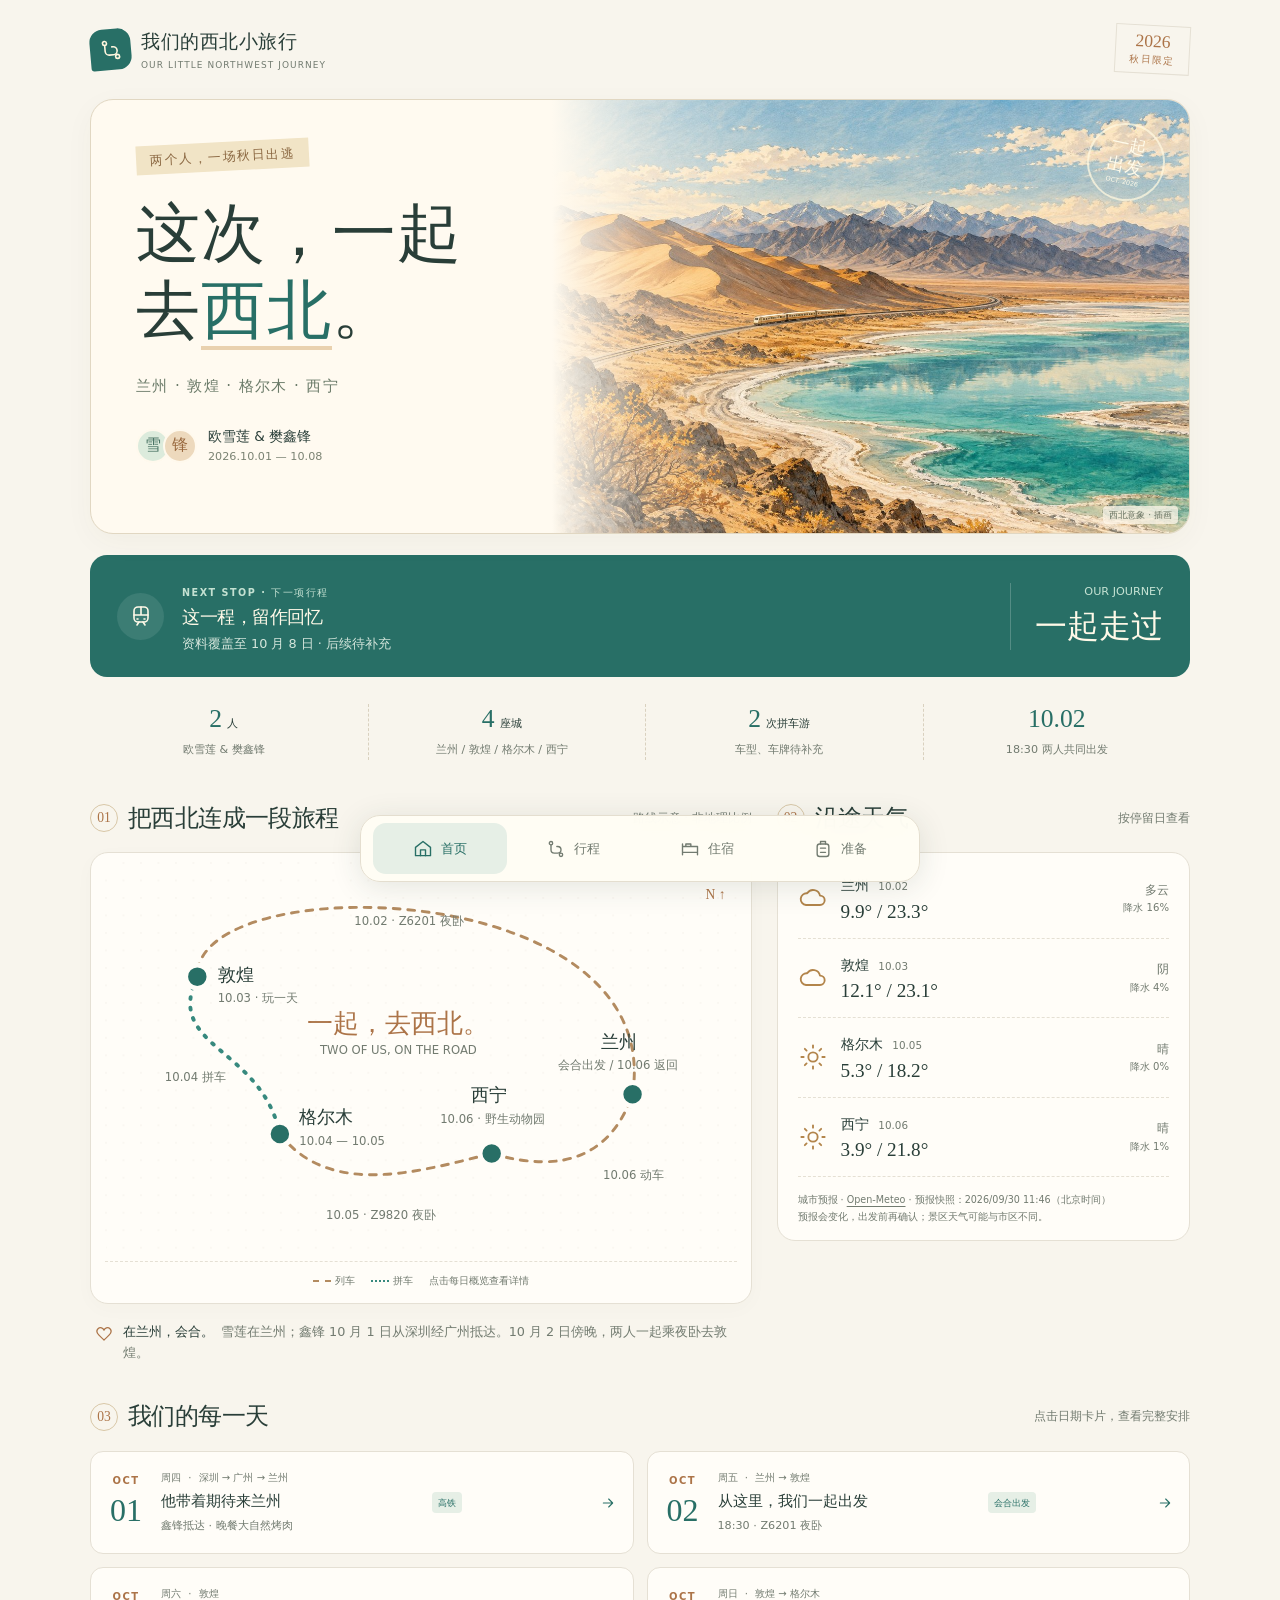
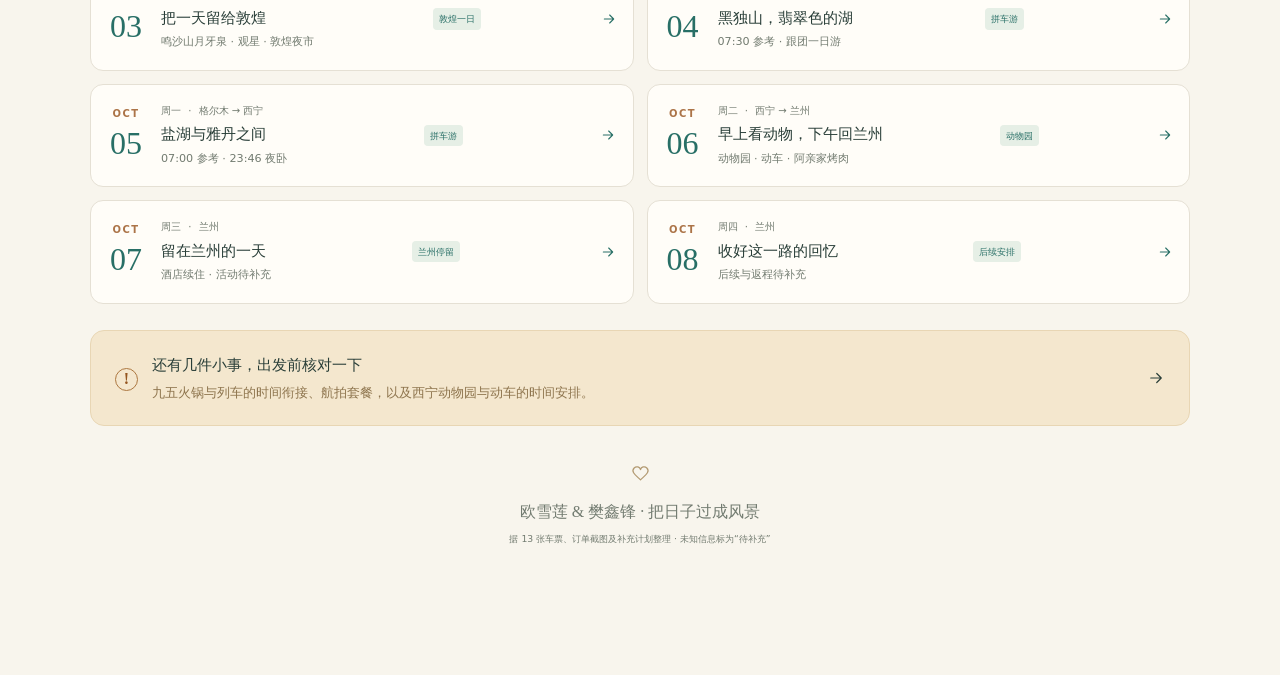
==== commit 6606cfe2: "Update meals, Dunhuang sightseeing, and fixed tour meeting point" ====
--- a/index.html
+++ b/index.html
@@ -2,4 +2,4 @@
 <section class="next-card" aria-label="下一项行程"><span class="next-icon"><svg class="icon" viewBox="0 0 24 24" aria-hidden="true"><rect x="5" y="3" width="14" height="15" rx="4"/><path d="M5 11h14M12 3v8M8 21l2-3m6 3-2-3M8 15h1m6 0h1"/></svg></span><div><span class="eyebrow" id="next-label">NEXT STOP · 下一项行程</span><h2 id="next-title">樊鑫锋从深圳北出发</h2><p id="next-detail">10.01 07:16 · G6256 · 深圳北至广州南</p></div><div class="countdown" id="countdown"><small>距离出发</small><strong>计算中</strong></div></section>
 <div class="facts"><div><strong>2<small>人</small></strong><span>欧雪莲 & 樊鑫锋</span></div><div><strong>4<small>座城</small></strong><span>兰州 / 敦煌 / 格尔木 / 西宁</span></div><div><strong>2<small>次拼车游</small></strong><span>车型、车牌待补充</span></div><div><strong>10.02</strong><span>18:30 两人共同出发</span></div></div>
 <div class="home-grid"><section class="section map-section"><div class="section-title"><div><span class="section-number">01</span><h2>把西北连成一段旅程</h2></div><span class="muted">路线示意 · 非地理比例</span></div><div class="map-paper"><svg class="journey-map" viewBox="0 0 650 410" role="img" aria-labelledby="map-title map-description"><title id="map-title">兰州、敦煌、格尔木、西宁旅行路线</title><desc id="map-description">10月2日从兰州坐夜卧到敦煌，4日拼车到格尔木，5日夜卧到西宁，6日返回兰州。路线为示意，不按地理比例。</desc><defs><pattern id="dots" width="18" height="18" patternUnits="userSpaceOnUse"><circle cx="1" cy="1" r=".65" fill="currentColor" opacity=".14"/></pattern></defs><rect width="650" height="410" rx="20" fill="url(#dots)"/><g fill="none" stroke-linecap="round"><path d="M543 239C578 13 92 5 95 118" stroke="#b38b60" stroke-width="3" stroke-dasharray="7 8"/><path d="M95 118C60 191 161 190 180 280" stroke="#37897e" stroke-width="4" stroke-dasharray="2 9"/><path d="M180 280C231 345 319 320 398 300" stroke="#b38b60" stroke-width="3" stroke-dasharray="7 8"/><path d="M398 300Q510 333 543 239" stroke="#b38b60" stroke-width="3" stroke-dasharray="7 8"/></g><g class="map-label" text-anchor="middle"><text x="313" y="65" class="map-caption">10.02 · Z6201 夜卧</text><text x="93" y="225" class="map-caption">10.04 拼车</text><text x="284" y="367" class="map-caption">10.05 · Z9820 夜卧</text><text x="544" y="326" class="map-caption">10.06 动车</text></g><g class="map-city"><circle cx="95" cy="118" r="12"/><circle cx="180" cy="280" r="12"/><circle cx="398" cy="300" r="12"/><circle cx="543" cy="239" r="12"/></g><g class="map-label"><text x="116" y="122">敦煌</text><text x="116" y="144" class="map-caption">10.03 · 玩一天</text><text x="200" y="269">格尔木</text><text x="200" y="291" class="map-caption">10.04 — 10.05</text><text x="377" y="246">西宁</text><text x="345" y="269" class="map-caption">10.06 · 野生动物园</text><text x="510" y="191">兰州</text><text x="466" y="213" class="map-caption">会合出发 / 10.06 返回</text></g><g class="map-label" text-anchor="middle"><text x="302" y="175" class="map-center">一起，去西北。</text><text x="302" y="198" class="map-caption">TWO OF US, ON THE ROAD</text></g><text x="618" y="38" class="map-north">N ↑</text></svg><div class="map-legend"><span><i></i>列车</span><span><i></i>拼车</span><span>点击每日概览查看详情</span></div></div><div class="meet-note"><svg class="icon" viewBox="0 0 24 24" aria-hidden="true"><path d="M20 5c-3-3-7-1-8 2-1-3-5-5-8-2-5 5 3 10 8 15 5-5 13-10 8-15Z"/></svg><p><strong>在兰州，会合。</strong>雪莲在兰州；鑫锋 10 月 1 日从深圳经广州抵达。10 月 2 日傍晚，两人一起乘夜卧去敦煌。</p></div></section><aside class="section weather-section"><div class="section-title"><div><span class="section-number">02</span><h2>沿途天气</h2></div><span class="muted">按停留日查看</span></div><div class="weather-panel"><div class="weather-item " data-weather-city="0" data-weather-date="2026-10-02"><span class="weather-symbol"><svg class="icon" viewBox="0 0 24 24" aria-hidden="true"><path d="M6 18a5 5 0 1 1 1-10 6 6 0 0 1 11 2 4 4 0 0 1 0 8Z"/></svg></span><div><span class="weather-place">兰州 <small>10.02</small></span><strong class="weather-temp">9.9° / 23.3°</strong></div><div class="weather-condition"><span>多云</span><small>降水 16%</small></div></div><div class="weather-item " data-weather-city="1" data-weather-date="2026-10-03"><span class="weather-symbol"><svg class="icon" viewBox="0 0 24 24" aria-hidden="true"><path d="M6 18a5 5 0 1 1 1-10 6 6 0 0 1 11 2 4 4 0 0 1 0 8Z"/></svg></span><div><span class="weather-place">敦煌 <small>10.03</small></span><strong class="weather-temp">12.1° / 23.1°</strong></div><div class="weather-condition"><span>阴</span><small>降水 4%</small></div></div><div class="weather-item " data-weather-city="2" data-weather-date="2026-10-05"><span class="weather-symbol"><svg class="icon" viewBox="0 0 24 24" aria-hidden="true"><circle cx="12" cy="12" r="4"/><path d="M12 2v2m0 16v2M2 12h2m16 0h2M5 5l1.5 1.5m11 11L19 19M5 19l1.5-1.5m11-11L19 5"/></svg></span><div><span class="weather-place">格尔木 <small>10.05</small></span><strong class="weather-temp">5.3° / 18.2°</strong></div><div class="weather-condition"><span>晴</span><small>降水 0%</small></div></div><div class="weather-item " data-weather-city="3" data-weather-date="2026-10-06"><span class="weather-symbol"><svg class="icon" viewBox="0 0 24 24" aria-hidden="true"><circle cx="12" cy="12" r="4"/><path d="M12 2v2m0 16v2M2 12h2m16 0h2M5 5l1.5 1.5m11 11L19 19M5 19l1.5-1.5m11-11L19 5"/></svg></span><div><span class="weather-place">西宁 <small>10.06</small></span><strong class="weather-temp">3.9° / 21.8°</strong></div><div class="weather-condition"><span>晴</span><small>降水 1%</small></div></div><p class="weather-source">城市预报 · <a href="https://open-meteo.com/" target="_blank" rel="noopener noreferrer">Open-Meteo</a> · <span data-weather-status>获取于 2026-09-30 11:46（北京时间）</span><br>预报会变化，出发前再确认；景区天气可能与市区不同。</p></div></aside></div>
-<section class="section"><div class="section-title"><div><span class="section-number">03</span><h2>我们的每一天</h2></div><span class="muted">点击日期卡片，查看完整安排</span></div><div class="overview-grid"><a class="day-summary" href="./itinerary.html#day-01"><div class="day-num"><small>OCT</small><strong>01</strong></div><div class="day-copy"><span>周四 <i>·</i> 深圳 → 广州 → 兰州</span><h3>他带着期待来兰州</h3><p>樊鑫锋抵达 · 欧雪莲在兰州</p></div><span class="day-tag">高铁</span><svg class="icon" viewBox="0 0 24 24" aria-hidden="true"><path d="M5 12h14m-6-6 6 6-6 6"/></svg></a><a class="day-summary" href="./itinerary.html#day-02"><div class="day-num"><small>OCT</small><strong>02</strong></div><div class="day-copy"><span>周五 <i>·</i> 兰州 → 敦煌</span><h3>从这里，我们一起出发</h3><p>18:30 · Z6201 夜卧</p></div><span class="day-tag">会合出发</span><svg class="icon" viewBox="0 0 24 24" aria-hidden="true"><path d="M5 12h14m-6-6 6 6-6 6"/></svg></a><a class="day-summary" href="./itinerary.html#day-03"><div class="day-num"><small>OCT</small><strong>03</strong></div><div class="day-copy"><span>周六 <i>·</i> 敦煌</span><h3>把一天留给敦煌</h3><p>06:35 抵达 · 敦煌游玩</p></div><span class="day-tag">敦煌一日</span><svg class="icon" viewBox="0 0 24 24" aria-hidden="true"><path d="M5 12h14m-6-6 6 6-6 6"/></svg></a><a class="day-summary" href="./itinerary.html#day-04"><div class="day-num"><small>OCT</small><strong>04</strong></div><div class="day-copy"><span>周日 <i>·</i> 敦煌 → 格尔木</span><h3>黑独山，翡翠色的湖</h3><p>07:30 参考 · 跟团一日游</p></div><span class="day-tag">拼车游</span><svg class="icon" viewBox="0 0 24 24" aria-hidden="true"><path d="M5 12h14m-6-6 6 6-6 6"/></svg></a><a class="day-summary" href="./itinerary.html#day-05"><div class="day-num"><small>OCT</small><strong>05</strong></div><div class="day-copy"><span>周一 <i>·</i> 格尔木 → 西宁</span><h3>盐湖与雅丹之间</h3><p>07:00 参考 · 23:46 夜卧</p></div><span class="day-tag">拼车游</span><svg class="icon" viewBox="0 0 24 24" aria-hidden="true"><path d="M5 12h14m-6-6 6 6-6 6"/></svg></a><a class="day-summary" href="./itinerary.html#day-06"><div class="day-num"><small>OCT</small><strong>06</strong></div><div class="day-copy"><span>周二 <i>·</i> 西宁 → 兰州</span><h3>早上看动物，下午回兰州</h3><p>野生动物园 · 13:40 动车</p></div><span class="day-tag">动物园</span><svg class="icon" viewBox="0 0 24 24" aria-hidden="true"><path d="M5 12h14m-6-6 6 6-6 6"/></svg></a><a class="day-summary" href="./itinerary.html#day-07"><div class="day-num"><small>OCT</small><strong>07</strong></div><div class="day-copy"><span>周三 <i>·</i> 兰州</span><h3>留在兰州的一天</h3><p>酒店续住 · 活动待补充</p></div><span class="day-tag">兰州停留</span><svg class="icon" viewBox="0 0 24 24" aria-hidden="true"><path d="M5 12h14m-6-6 6 6-6 6"/></svg></a><a class="day-summary" href="./itinerary.html#day-08"><div class="day-num"><small>OCT</small><strong>08</strong></div><div class="day-copy"><span>周四 <i>·</i> 兰州</span><h3>收好这一路的回忆</h3><p>14:00 前退房 · 后续待补充</p></div><span class="day-tag">退房</span><svg class="icon" viewBox="0 0 24 24" aria-hidden="true"><path d="M5 12h14m-6-6 6 6-6 6"/></svg></a></div></section><a class="reminder-banner" href="./prepare.html#confirm"><span class="notice-icon">!</span><div><strong>还有几件小事，出发前核对一下</strong><p>敦煌接人地点、航拍套餐，以及西宁动物园与动车的时间衔接。</p></div><svg class="icon" viewBox="0 0 24 24" aria-hidden="true"><path d="M5 12h14m-6-6 6 6-6 6"/></svg></a></main><footer class="footer"><span class="footer-heart"><svg class="icon" viewBox="0 0 24 24" aria-hidden="true"><path d="M20 5c-3-3-7-1-8 2-1-3-5-5-8-2-5 5 3 10 8 15 5-5 13-10 8-15Z"/></svg></span><p>欧雪莲 & 樊鑫锋 · 把日子过成风景</p><small>据 13 张车票、订单截图及补充计划整理 · 未知信息标为“待补充”</small></footer><nav class="bottom-nav" aria-label="主导航"><a href="./index.html" aria-current="page"><svg class="icon" viewBox="0 0 24 24" aria-hidden="true"><path d="m3 10 9-7 9 7v10H3Z"/><path d="M9 20v-7h6v7"/></svg><span>首页</span></a><a href="./itinerary.html" ><svg class="icon" viewBox="0 0 24 24" aria-hidden="true"><circle cx="6" cy="5" r="2"/><circle cx="18" cy="19" r="2"/><path d="M6 7v6a4 4 0 0 0 4 4h4a4 4 0 0 0 0-8h-1"/></svg><span>行程</span></a><a href="./stays.html" ><svg class="icon" viewBox="0 0 24 24" aria-hidden="true"><path d="M3 19V6m18 13V9H3m0 7h18M7 9V6h6v3"/></svg><span>住宿</span></a><a href="./prepare.html" ><svg class="icon" viewBox="0 0 24 24" aria-hidden="true"><rect x="5" y="6" width="14" height="15" rx="3"/><path d="M9 6V3h6v3M9 11h6M9 16h6"/></svg><span>准备</span></a></nav></body></html>+<section class="section"><div class="section-title"><div><span class="section-number">03</span><h2>我们的每一天</h2></div><span class="muted">点击日期卡片，查看完整安排</span></div><div class="overview-grid"><a class="day-summary" href="./itinerary.html#day-01"><div class="day-num"><small>OCT</small><strong>01</strong></div><div class="day-copy"><span>周四 <i>·</i> 深圳 → 广州 → 兰州</span><h3>他带着期待来兰州</h3><p>鑫锋抵达 · 晚餐大自然烤肉</p></div><span class="day-tag">高铁</span><svg class="icon" viewBox="0 0 24 24" aria-hidden="true"><path d="M5 12h14m-6-6 6 6-6 6"/></svg></a><a class="day-summary" href="./itinerary.html#day-02"><div class="day-num"><small>OCT</small><strong>02</strong></div><div class="day-copy"><span>周五 <i>·</i> 兰州 → 敦煌</span><h3>从这里，我们一起出发</h3><p>18:30 · Z6201 夜卧</p></div><span class="day-tag">会合出发</span><svg class="icon" viewBox="0 0 24 24" aria-hidden="true"><path d="M5 12h14m-6-6 6 6-6 6"/></svg></a><a class="day-summary" href="./itinerary.html#day-03"><div class="day-num"><small>OCT</small><strong>03</strong></div><div class="day-copy"><span>周六 <i>·</i> 敦煌</span><h3>把一天留给敦煌</h3><p>鸣沙山月牙泉 · 观星 · 敦煌夜市</p></div><span class="day-tag">敦煌一日</span><svg class="icon" viewBox="0 0 24 24" aria-hidden="true"><path d="M5 12h14m-6-6 6 6-6 6"/></svg></a><a class="day-summary" href="./itinerary.html#day-04"><div class="day-num"><small>OCT</small><strong>04</strong></div><div class="day-copy"><span>周日 <i>·</i> 敦煌 → 格尔木</span><h3>黑独山，翡翠色的湖</h3><p>07:30 参考 · 跟团一日游</p></div><span class="day-tag">拼车游</span><svg class="icon" viewBox="0 0 24 24" aria-hidden="true"><path d="M5 12h14m-6-6 6 6-6 6"/></svg></a><a class="day-summary" href="./itinerary.html#day-05"><div class="day-num"><small>OCT</small><strong>05</strong></div><div class="day-copy"><span>周一 <i>·</i> 格尔木 → 西宁</span><h3>盐湖与雅丹之间</h3><p>07:00 参考 · 23:46 夜卧</p></div><span class="day-tag">拼车游</span><svg class="icon" viewBox="0 0 24 24" aria-hidden="true"><path d="M5 12h14m-6-6 6 6-6 6"/></svg></a><a class="day-summary" href="./itinerary.html#day-06"><div class="day-num"><small>OCT</small><strong>06</strong></div><div class="day-copy"><span>周二 <i>·</i> 西宁 → 兰州</span><h3>早上看动物，下午回兰州</h3><p>动物园 · 动车 · 阿亲家烤肉</p></div><span class="day-tag">动物园</span><svg class="icon" viewBox="0 0 24 24" aria-hidden="true"><path d="M5 12h14m-6-6 6 6-6 6"/></svg></a><a class="day-summary" href="./itinerary.html#day-07"><div class="day-num"><small>OCT</small><strong>07</strong></div><div class="day-copy"><span>周三 <i>·</i> 兰州</span><h3>留在兰州的一天</h3><p>酒店续住 · 活动待补充</p></div><span class="day-tag">兰州停留</span><svg class="icon" viewBox="0 0 24 24" aria-hidden="true"><path d="M5 12h14m-6-6 6 6-6 6"/></svg></a><a class="day-summary" href="./itinerary.html#day-08"><div class="day-num"><small>OCT</small><strong>08</strong></div><div class="day-copy"><span>周四 <i>·</i> 兰州</span><h3>收好这一路的回忆</h3><p>后续与返程待补充</p></div><span class="day-tag">后续安排</span><svg class="icon" viewBox="0 0 24 24" aria-hidden="true"><path d="M5 12h14m-6-6 6 6-6 6"/></svg></a></div></section><a class="reminder-banner" href="./prepare.html#confirm"><span class="notice-icon">!</span><div><strong>还有几件小事，出发前核对一下</strong><p>九五火锅与列车的时间衔接、航拍套餐，以及西宁动物园与动车的时间安排。</p></div><svg class="icon" viewBox="0 0 24 24" aria-hidden="true"><path d="M5 12h14m-6-6 6 6-6 6"/></svg></a></main><footer class="footer"><span class="footer-heart"><svg class="icon" viewBox="0 0 24 24" aria-hidden="true"><path d="M20 5c-3-3-7-1-8 2-1-3-5-5-8-2-5 5 3 10 8 15 5-5 13-10 8-15Z"/></svg></span><p>欧雪莲 & 樊鑫锋 · 把日子过成风景</p><small>据 13 张车票、订单截图及补充计划整理 · 未知信息标为“待补充”</small></footer><nav class="bottom-nav" aria-label="主导航"><a href="./index.html" aria-current="page"><svg class="icon" viewBox="0 0 24 24" aria-hidden="true"><path d="m3 10 9-7 9 7v10H3Z"/><path d="M9 20v-7h6v7"/></svg><span>首页</span></a><a href="./itinerary.html" ><svg class="icon" viewBox="0 0 24 24" aria-hidden="true"><circle cx="6" cy="5" r="2"/><circle cx="18" cy="19" r="2"/><path d="M6 7v6a4 4 0 0 0 4 4h4a4 4 0 0 0 0-8h-1"/></svg><span>行程</span></a><a href="./stays.html" ><svg class="icon" viewBox="0 0 24 24" aria-hidden="true"><path d="M3 19V6m18 13V9H3m0 7h18M7 9V6h6v3"/></svg><span>住宿</span></a><a href="./prepare.html" ><svg class="icon" viewBox="0 0 24 24" aria-hidden="true"><rect x="5" y="6" width="14" height="15" rx="3"/><path d="M9 6V3h6v3M9 11h6M9 16h6"/></svg><span>准备</span></a></nav></body></html>
--- a/redesign.css
+++ b/redesign.css
@@ -2,3 +2,4 @@
 @media(max-width:900px){.site-header,main,.footer{width:calc(100% - 40px)}.hero-copy{width:53%;padding:35px}.hero h1{font-size:3.3rem}.hero{min-height:390px}.home-grid{grid-template-columns:1.25fr 1fr;gap:20px}.section-title{align-items:flex-start;flex-direction:column;gap:7px}.map-label{font-size:21px}.map-caption{font-size:13px}.map-center{font-size:25px}.weather-panel{padding-inline:15px}.weather-item{gap:9px}.weather-symbol{width:24px}.day-tag{display:none}.countdown strong{display:block}.countdown small{display:block}.facts>div:nth-child(3){border-left:1px dashed #d9d1bf}}
 @media(max-width:650px){.site-header,main,.footer{width:calc(100% - 32px)}.site-header{padding:19px 0 17px}.brand{font-size:1.03rem;gap:9px}.brand-mark{width:34px;height:36px;border-radius:10px 10px 10px 3px}.brand-mark .icon{width:21px;height:21px}.brand small{font-size:.48rem;letter-spacing:.08em}.edition{font-size:.94rem;padding:4px 8px}.edition>span{font-size:.53rem}.hero{min-height:455px;border-radius:19px}.hero-copy{width:100%;padding:25px 24px 0}.hero-kicker{font-size:.65rem;padding:3px 11px;margin-bottom:20px}.hero h1{font-size:2.8rem;line-height:1.18;position:relative;z-index:3}.hero-route{font-size:.76rem;margin-top:16px}.travelers{margin-top:16px;position:relative;z-index:3}.travelers>span{width:29px;height:29px;font-size:.9rem}.travelers p{font-size:.75rem}.travelers small{font-size:.63rem}.hero-art{inset:auto 0 0;width:100%;height:245px}.hero-art:before{background:linear-gradient(180deg,#fffaf0,#fffaf090 16%,transparent 44%)}.hero-art img{object-position:center 65%}.hero-art figcaption{font-size:.48rem;bottom:7px}.hero-stamp{top:auto;bottom:80px;right:18px;width:61px;height:61px;font-size:.9rem}.hero-stamp small{font-size:.37rem}.next-card{padding:16px;gap:11px;flex-wrap:wrap;margin-top:16px;border-radius:14px}.next-icon{width:36px;height:36px}.next-icon .icon{width:22px;height:22px}.next-card>div:nth-child(2){flex:1;min-width:0}.next-card .eyebrow{font-size:.51rem;letter-spacing:.07em}.next-card h2{font-size:.9rem}.next-card p{font-size:.65rem}.countdown{flex-basis:100%;display:flex;align-items:center;justify-content:space-between;border-left:0;border-top:1px dashed #ffffff35;padding:11px 0 0;margin-top:1px}.countdown small{font-size:.65rem}.countdown strong{font-size:1.6rem;line-height:1.1;margin:0}.countdown em{font-size:.6rem;margin:0 6px 0 3px}.facts{grid-template-columns:1fr 1fr;padding:21px 0 0;gap:17px 0}.facts>div,.facts>div:first-child{padding:0}.facts>div:nth-child(3){border-left:0}.facts strong{font-size:1.5rem}.facts>div>span{font-size:.62rem;margin-top:5px}.section{margin-top:29px}.section-title{margin-bottom:14px;gap:4px}.section-title>div{gap:8px}.section-title h2{font-size:1.35rem}.section-number{width:25px;height:25px;font-size:.7rem}.section-title>.muted{font-size:.65rem;margin-left:33px}.home-grid{grid-template-columns:1fr;gap:0}.map-paper{padding:10px 8px 12px;border-radius:16px}.journey-map{min-height:230px}.map-label{font-size:23px}.map-caption{font-size:15px}.map-center{font-size:27px}.map-legend{font-size:.55rem;gap:9px;flex-wrap:wrap}.meet-note{font-size:.75rem;margin-top:13px}.weather-panel{padding:3px 15px 12px;display:grid;grid-template-columns:1fr 1fr;gap:0 16px}.weather-item{padding:13px 0;gap:8px;flex-wrap:wrap}.weather-symbol{width:22px}.weather-symbol .icon{width:23px;height:23px}.weather-place{font-size:.77rem}.weather-place small{font-size:.6rem}.weather-temp{font-size:1.08rem}.weather-condition{flex-basis:100%;display:flex;justify-content:space-between;padding-left:30px;font-size:.67rem;margin:0}.weather-condition small{font-size:.6rem}.weather-source{grid-column:1/-1;font-size:.57rem;margin-top:12px}.overview-grid{grid-template-columns:1fr;gap:10px}.day-summary{padding:15px 12px;gap:12px;border-radius:12px}.day-num{width:34px}.day-num strong{font-size:1.75rem}.day-copy>span{font-size:.6rem}.day-copy h3{font-size:.87rem}.day-copy p{font-size:.68rem}.reminder-banner,.zoo-note{padding:16px 14px;gap:11px;align-items:flex-start}.reminder-banner strong{font-size:.84rem}.reminder-banner p,.zoo-note p{font-size:.75rem}.reminder-banner>.icon{display:none}.notice-icon{width:20px;height:20px;flex-basis:20px;font-size:.85rem}.bottom-nav{bottom:max(10px,env(safe-area-inset-bottom));width:calc(100% - 26px);padding:5px 7px;border-radius:18px}.bottom-nav a{min-height:49px;font-size:.65rem;gap:2px;flex-direction:column;border-radius:12px}.footer{padding:32px 0 115px}.footer p{font-size:.85rem}.footer small{font-size:.54rem}.page-heading{padding:13px 0 23px}.page-heading h1{font-size:1.95rem;line-height:1.4}.page-heading h1 em{display:block}.page-heading>p:last-child{font-size:.78rem;margin-top:10px}.eyebrow{font-size:.58rem}.date-nav{grid-template-columns:repeat(4,minmax(0,1fr));gap:4px;padding:5px;border-radius:13px}.date-nav a{display:grid;grid-template-columns:auto auto;column-gap:4px;justify-content:center;padding:5px 0}.date-nav small{font-size:.52rem}.date-nav strong{font-size:1.16rem;grid-row:span 2;grid-column:2}.date-nav span{font-size:.5rem}.map-help{font-size:.66rem;margin-bottom:18px}.day-card{padding:21px 16px;border-radius:16px;margin-top:20px}.day-heading{gap:14px;padding-bottom:17px}.date-tile{flex-basis:53px;padding:8px 3px;border-radius:9px}.date-tile strong{font-size:1.8rem}.date-tile small,.date-tile span{font-size:.6rem}.day-heading h2{font-size:1.25rem}.day-heading .eyebrow{font-size:.53rem;letter-spacing:.07em}.day-heading p:last-child{font-size:.73rem}.day-weather{gap:12px;padding:14px 0 21px}.weather-inline{padding:0;gap:6px;flex-wrap:nowrap}.weather-inline .weather-symbol,.weather-inline .icon{width:18px;height:18px}.weather-inline>div:nth-child(2){gap:7px}.weather-inline .weather-place,.weather-inline .weather-temp{font-size:.7rem}.weather-inline .weather-condition{flex-basis:auto;padding:0;display:block;font-size:.63rem}.weather-inline .weather-condition small{display:none}.event{grid-template-columns:1fr;gap:7px;padding-bottom:26px}.event-time{padding-left:17px;font-size:.75rem}.event-body{padding-left:17px}.event-body h3{font-size:.95rem}.event-body p{font-size:.83rem}.map-link{min-height:38px;font-size:.7rem;padding:6px 10px;margin-top:10px;border-radius:7px}.place-links{margin:-12px 0 23px 17px;gap:8px}.day-meta{font-size:.64rem;padding-top:14px}.day-meta>span{font-size:.58rem;margin-right:7px}.stay-ribbon{flex-wrap:wrap;gap:7px 9px;font-size:.72rem;padding:14px;margin-bottom:20px}.stay-ribbon .icon{width:20px;height:20px}.stay-ribbon>span:last-child{flex-basis:100%;padding-left:29px}.stay-ribbon i{display:none}.hotel-card{padding:21px 17px;border-radius:16px}.hotel-top{gap:15px}.hotel-top figure{flex-basis:91px;width:91px;padding:5px}.hotel-top img{width:81px;height:90px}.hotel-top figcaption{font-size:.46rem}.hotel-location{font-size:.55rem;letter-spacing:.07em}.hotel-name h2{font-size:.92rem;margin-top:5px}.hotel-dates{font-size:1.12rem;margin-top:8px}.hotel-dates small{font-size:.6rem}.stay-dates span{font-size:.5rem}.stay-dates strong{font-size:.73rem}.hotel-details>div{grid-template-columns:42px minmax(0,1fr);gap:10px}.hotel-details dt{font-size:.74rem}.hotel-details dd{font-size:.8rem}.hotel-note{font-size:.72rem}.source-note{font-size:.66rem}.confirm-card,.packing-card{padding:21px;border-radius:13px}.confirm-card h3{font-size:.96rem}.confirm-card p{font-size:.82rem}.zoo-note h3{font-size:.87rem}.tips h3{font-size:.98rem}.tips p{font-size:.82rem}}
 @media(prefers-color-scheme:dark){:root{--ink:#e6e7d8;--muted:#b0b7a7;--green:#93cbb1;--teal:#93cbb1;--paper:#192923;--card:#21352b;--line:#3d4d3f;--ochre:#d3ae7c;--mint:#2c4538;color-scheme:dark}.hero{color:#293e38;background:#fffaf0}.brand-mark{background:#3b6552}.next-card{background:#305748}.next-card h2{color:#fff9e8}.next-card .countdown{color:#fff9e8}.bottom-nav{background:#21382ef5;border-color:#53604b}.reminder-banner,.zoo-note{background:#3d3d2c;border-color:#65593e}.reminder-banner p,.zoo-note p{color:#d2ba91}.map-link{border-color:#4a6651;background:var(--mint)}.map-link:hover{background:#395b45}.facts>div+div{border-color:#4f5949}.hotel-top figure{background:#e5dec9}.hotel-top figcaption{color:#6f715f}.packing-card{background:var(--card)}.event-body{border-color:#4d5a47}.weather-symbol{color:#d4ae75}.date-nav a:hover{background:#2c4538}}
+.day-num{min-width:38px}.day-num strong{white-space:nowrap}
